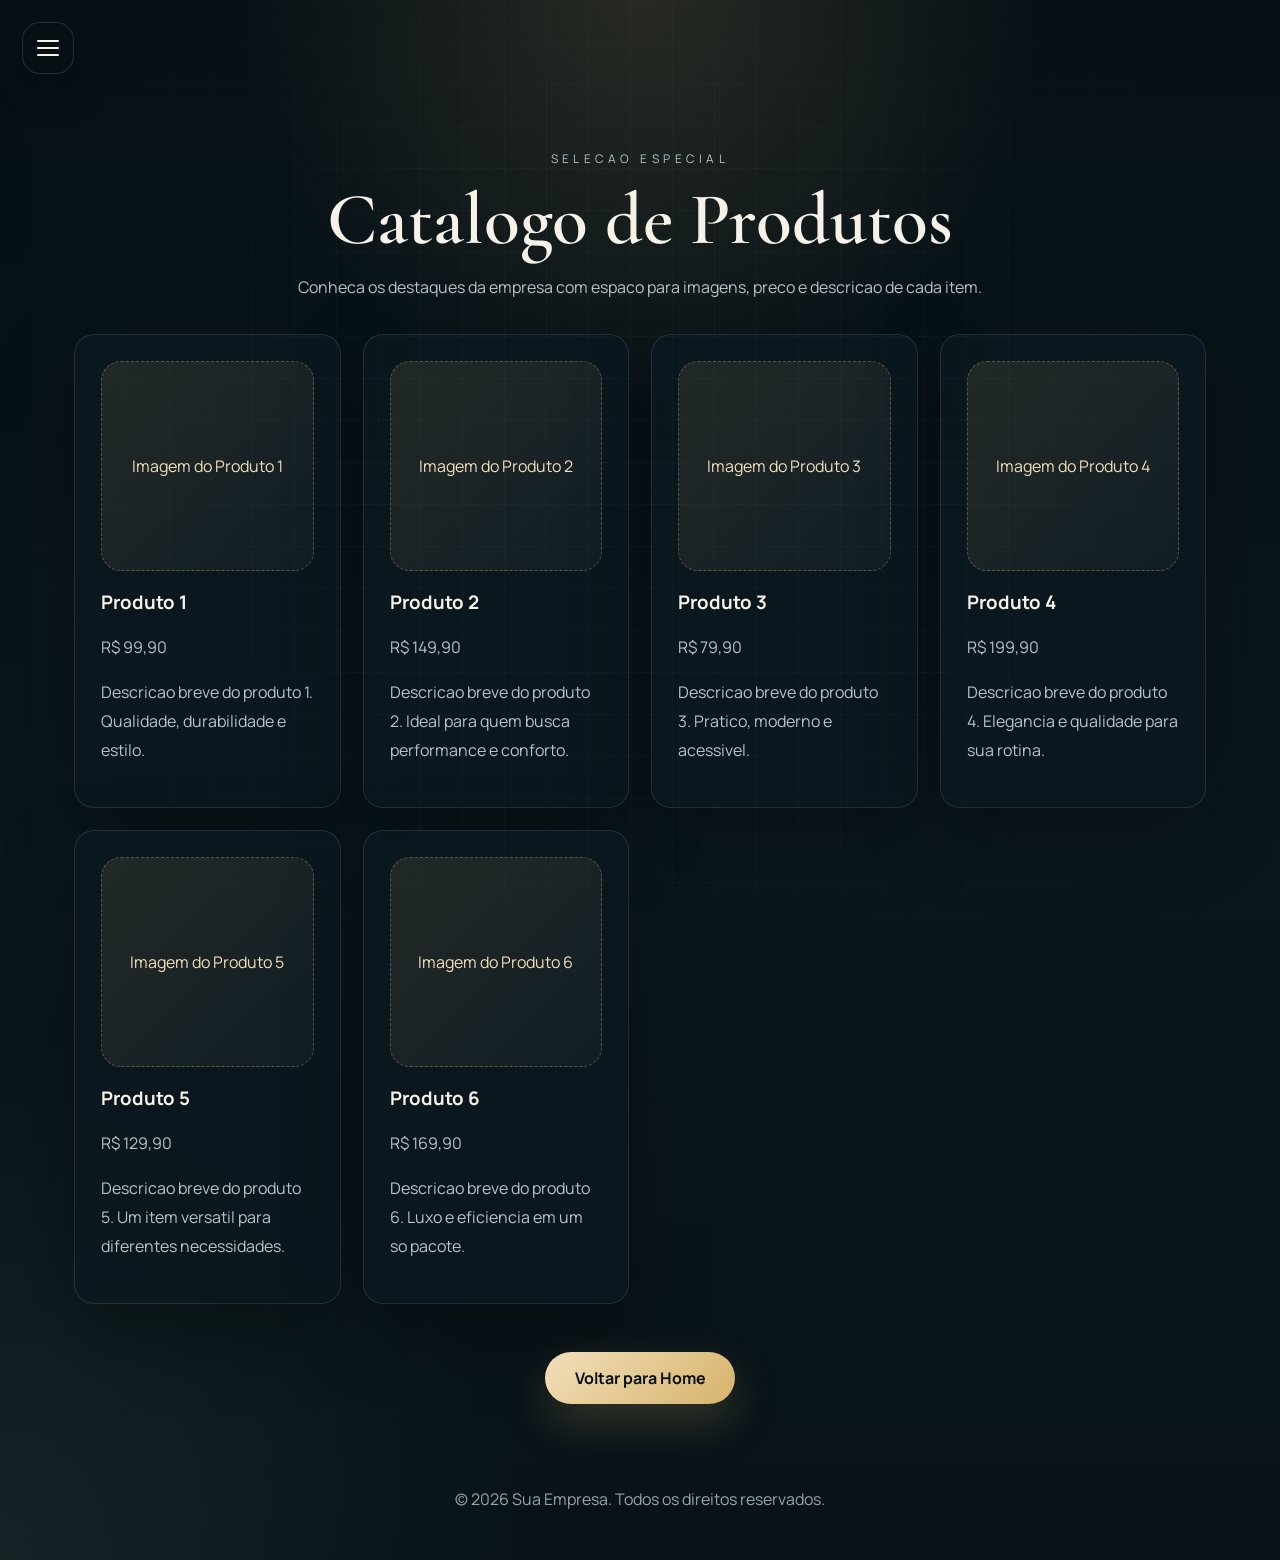
==== catalogo.html @ c06d73c7 "first commit" ====
<!DOCTYPE html>
<html lang="pt-BR">
<head>
  <meta charset="UTF-8">
  <meta name="viewport" content="width=device-width, initial-scale=1.0">
  <title>Sua Empresa | Catalogo</title>
  <link rel="preconnect" href="https://fonts.googleapis.com">
  <link rel="preconnect" href="https://fonts.gstatic.com" crossorigin>
  <link href="https://fonts.googleapis.com/css2?family=Cormorant+Garamond:wght@500;600;700&family=Manrope:wght@400;500;600;700&display=swap" rel="stylesheet">
  <link rel="stylesheet" href="styles.css">
</head>
<body>
  <input type="checkbox" id="nav-toggle" class="nav-toggle">
  <label for="nav-toggle" class="nav-toggle-label" aria-label="Abrir menu">
    <span></span>
  </label>

  <header class="site-header">
    <nav class="main-nav">
      <a class="nav-link" href="index.html">Inicio</a>
      <a class="nav-link" href="catalogo.html">Catalogo</a>
      <a class="nav-link" href="sobre.html">Sobre</a>
    </nav>
  </header>

  <main>
    <section class="catalog-intro">
      <p class="eyebrow">Selecao especial</p>
      <h1>Catalogo de Produtos</h1>
      <p>Conheca os destaques da empresa com espaco para imagens, preco e descricao de cada item.</p>
    </section>

    <section class="product-grid">
      <article class="product-card">
        <div class="product-image">Imagem do Produto 1</div>
        <h3>Produto 1</h3>
        <p class="product-price">R$ 99,90</p>
        <p>Descricao breve do produto 1. Qualidade, durabilidade e estilo.</p>
      </article>

      <article class="product-card">
        <div class="product-image">Imagem do Produto 2</div>
        <h3>Produto 2</h3>
        <p class="product-price">R$ 149,90</p>
        <p>Descricao breve do produto 2. Ideal para quem busca performance e conforto.</p>
      </article>

      <article class="product-card">
        <div class="product-image">Imagem do Produto 3</div>
        <h3>Produto 3</h3>
        <p class="product-price">R$ 79,90</p>
        <p>Descricao breve do produto 3. Pratico, moderno e acessivel.</p>
      </article>

      <article class="product-card">
        <div class="product-image">Imagem do Produto 4</div>
        <h3>Produto 4</h3>
        <p class="product-price">R$ 199,90</p>
        <p>Descricao breve do produto 4. Elegancia e qualidade para sua rotina.</p>
      </article>

      <article class="product-card">
        <div class="product-image">Imagem do Produto 5</div>
        <h3>Produto 5</h3>
        <p class="product-price">R$ 129,90</p>
        <p>Descricao breve do produto 5. Um item versatil para diferentes necessidades.</p>
      </article>

      <article class="product-card">
        <div class="product-image">Imagem do Produto 6</div>
        <h3>Produto 6</h3>
        <p class="product-price">R$ 169,90</p>
        <p>Descricao breve do produto 6. Luxo e eficiencia em um so pacote.</p>
      </article>
    </section>

    <div class="back-link">
      <a class="button" href="index.html">Voltar para Home</a>
    </div>
  </main>

  <footer class="site-footer">
    <p>&copy; 2026 Sua Empresa. Todos os direitos reservados.</p>
  </footer>
</body>
</html>
---- styles.css ----
:root {
  --color-bg: #071116;
  --color-bg-soft: #0d1b22;
  --color-surface: rgba(11, 24, 31, 0.88);
  --color-surface-strong: rgba(9, 18, 24, 0.96);
  --color-text: #f7f2e8;
  --color-text-soft: #b7c4c9;
  --color-accent: #d6b36b;
  --color-accent-soft: #f2dfba;
  --color-line: rgba(255, 255, 255, 0.1);
  --color-whatsapp: #25d366;
  --shadow-soft: 0 28px 80px rgba(0, 0, 0, 0.32);
  --radius-lg: 28px;
  --radius-md: 20px;
  --radius-sm: 14px;
  --radius-full: 999px;
}

* {
  box-sizing: border-box;
}

html {
  scroll-behavior: smooth;
}

body {
  margin: 0;
  min-height: 100vh;
  font-family: "Manrope", Arial, sans-serif;
  color: var(--color-text);
  background:
    radial-gradient(circle at top, rgba(214, 179, 107, 0.16), transparent 24%),
    radial-gradient(circle at bottom left, rgba(74, 118, 103, 0.18), transparent 26%),
    linear-gradient(180deg, #061015 0%, #0b171d 55%, #081217 100%);
}

body::before {
  content: "";
  position: fixed;
  inset: 0;
  pointer-events: none;
  background-image:
    linear-gradient(rgba(255, 255, 255, 0.025) 1px, transparent 1px),
    linear-gradient(90deg, rgba(255, 255, 255, 0.025) 1px, transparent 1px);
  background-size: 42px 42px;
  mask-image: radial-gradient(circle at center, black 45%, transparent 90%);
}

a {
  color: inherit;
}

.nav-toggle {
  position: fixed;
  opacity: 0;
  pointer-events: none;
}

.nav-toggle-label {
  position: fixed;
  top: 22px;
  left: 22px;
  z-index: 40;
  width: 52px;
  height: 52px;
  display: grid;
  place-items: center;
  border-radius: 18px;
  cursor: pointer;
  background: rgba(8, 18, 23, 0.78);
  border: 1px solid rgba(255, 255, 255, 0.12);
  backdrop-filter: blur(18px);
  box-shadow: 0 14px 38px rgba(0, 0, 0, 0.26);
}

.nav-toggle-label span,
.nav-toggle-label span::before,
.nav-toggle-label span::after {
  content: "";
  display: block;
  width: 22px;
  height: 2px;
  background: var(--color-text);
  border-radius: var(--radius-full);
  transition: transform 0.25s ease, opacity 0.25s ease;
}

.nav-toggle-label span {
  position: relative;
}

.nav-toggle-label span::before {
  position: absolute;
  top: -7px;
}

.nav-toggle-label span::after {
  position: absolute;
  top: 7px;
}

.nav-toggle:checked + .nav-toggle-label span {
  background: transparent;
}

.nav-toggle:checked + .nav-toggle-label span::before {
  top: 0;
  transform: rotate(45deg);
}

.nav-toggle:checked + .nav-toggle-label span::after {
  top: 0;
  transform: rotate(-45deg);
}

.site-header {
  position: fixed;
  top: 0;
  left: 0;
  bottom: 0;
  z-index: 30;
  width: min(300px, calc(100vw - 42px));
  padding: 92px 22px 22px;
  transform: translateX(-110%);
  transition: transform 0.3s ease;
  pointer-events: none;
}

.nav-toggle:checked ~ .site-header {
  transform: translateX(0);
  pointer-events: auto;
}

.main-nav {
  display: flex;
  flex-direction: column;
  gap: 14px;
  height: 100%;
  padding: 22px;
  border-right: 1px solid var(--color-line);
  border-radius: 0 var(--radius-lg) var(--radius-lg) 0;
  background: var(--color-surface-strong);
  backdrop-filter: blur(18px);
  box-shadow: var(--shadow-soft);
}

.nav-link {
  padding: 14px 16px;
  border-radius: var(--radius-sm);
  text-decoration: none;
  color: var(--color-text-soft);
  font-weight: 600;
  transition: background 0.25s ease, color 0.25s ease, transform 0.25s ease;
}

.nav-link:hover {
  background: rgba(214, 179, 107, 0.12);
  color: var(--color-text);
  transform: translateX(4px);
}

main {
  min-height: 100vh;
}

.banner {
  min-height: 100vh;
  display: grid;
  grid-template-rows: 1fr auto;
  align-items: center;
  justify-items: center;
  gap: 32px;
  padding: 72px 24px 42px;
}

.banner-content {
  width: min(100%, 1020px);
  display: grid;
  justify-items: center;
  text-align: center;
  gap: 22px;
}

.eyebrow {
  margin: 0;
  font-size: 0.74rem;
  letter-spacing: 0.38em;
  text-transform: uppercase;
  color: var(--color-accent-soft);
}

.hero-brand {
  display: flex;
  align-items: center;
  justify-content: center;
  gap: 24px;
  flex-wrap: wrap;
}

.logo-placeholder {
  width: 124px;
  height: 124px;
  flex: 0 0 124px;
  display: grid;
  place-items: center;
  border-radius: 36px;
  border: 1px dashed rgba(214, 179, 107, 0.5);
  background:
    linear-gradient(145deg, rgba(214, 179, 107, 0.18), rgba(255, 255, 255, 0.04)),
    rgba(255, 255, 255, 0.02);
  color: var(--color-accent-soft);
  font-weight: 700;
  letter-spacing: 0.08em;
  text-transform: uppercase;
  box-shadow: var(--shadow-soft);
}

.brand-copy {
  max-width: 720px;
}

.brand-copy h1 {
  margin: 0;
  font-family: "Cormorant Garamond", Georgia, serif;
  font-size: clamp(3.6rem, 10vw, 7.5rem);
  line-height: 0.95;
  font-weight: 600;
  letter-spacing: 0.02em;
  text-wrap: balance;
}

.slogan {
  margin: 14px 0 0;
  font-size: clamp(1rem, 2vw, 1.22rem);
  color: var(--color-text-soft);
}

.button-group {
  display: flex;
  gap: 16px;
  flex-wrap: wrap;
  justify-content: center;
}

.button {
  display: inline-flex;
  align-items: center;
  justify-content: center;
  min-width: 190px;
  padding: 15px 28px;
  border-radius: var(--radius-full);
  text-decoration: none;
  font-weight: 700;
  color: #091116;
  background: linear-gradient(135deg, var(--color-accent-soft), var(--color-accent));
  box-shadow: 0 18px 45px rgba(214, 179, 107, 0.22);
  transition: transform 0.25s ease, box-shadow 0.25s ease;
}

.button-secondary {
  color: var(--color-text);
  background: rgba(255, 255, 255, 0.08);
  border: 1px solid rgba(255, 255, 255, 0.12);
  box-shadow: none;
}

.button:hover {
  transform: translateY(-3px);
  box-shadow: 0 22px 48px rgba(214, 179, 107, 0.25);
}

.hero-note {
  width: min(100%, 760px);
  text-align: center;
  padding: 24px 28px;
  border-radius: var(--radius-lg);
  border: 1px solid var(--color-line);
  background: linear-gradient(180deg, rgba(255, 255, 255, 0.05), rgba(255, 255, 255, 0.02));
  box-shadow: var(--shadow-soft);
}

.hero-note p {
  margin: 0;
  line-height: 1.9;
  color: var(--color-text-soft);
}

.catalog-intro,
.features,
.values,
.product-grid,
.about,
.back-link {
  width: min(100%, 1180px);
  margin: 0 auto;
  padding-left: 24px;
  padding-right: 24px;
}

.catalog-intro {
  padding-top: 132px;
  text-align: center;
}

.catalog-intro h1 {
  margin: 14px 0 0;
  font-family: "Cormorant Garamond", Georgia, serif;
  font-size: clamp(2.8rem, 6vw, 4.6rem);
  font-weight: 600;
  line-height: 1;
}

.catalog-intro p {
  max-width: 760px;
  margin: 16px auto 0;
  color: var(--color-text-soft);
  line-height: 1.8;
}

.features,
.values,
.product-grid {
  display: grid;
  gap: 22px;
  grid-template-columns: repeat(auto-fit, minmax(250px, 1fr));
  padding-top: 32px;
  padding-bottom: 48px;
}

.feature-card,
.value-card,
.product-card {
  padding: 26px;
  border-radius: var(--radius-md);
  border: 1px solid var(--color-line);
  background: var(--color-surface);
  box-shadow: var(--shadow-soft);
}

.feature-card h3,
.value-card h3,
.product-card h3 {
  margin-top: 0;
}

.feature-card p,
.value-card p,
.product-card p,
.product-price {
  color: var(--color-text-soft);
  line-height: 1.8;
}

.product-card {
  transition: transform 0.25s ease, border-color 0.25s ease;
}

.product-card:hover {
  transform: translateY(-4px);
  border-color: rgba(214, 179, 107, 0.4);
}

.product-image {
  min-height: 210px;
  margin-bottom: 18px;
  display: grid;
  place-items: center;
  border-radius: var(--radius-md);
  border: 1px dashed rgba(214, 179, 107, 0.35);
  color: var(--color-accent-soft);
  background: linear-gradient(135deg, rgba(214, 179, 107, 0.12), rgba(255, 255, 255, 0.03));
}

.about {
  padding-top: 132px;
  padding-bottom: 48px;
  line-height: 1.9;
}

.back-link {
  text-align: center;
  padding-bottom: 48px;
}

.site-footer {
  padding: 20px 24px 34px;
  text-align: center;
  color: #95a6ad;
}

.whatsapp-float {
  position: fixed;
  right: 26px;
  bottom: 24px;
  z-index: 35;
  width: 62px;
  height: 62px;
  display: grid;
  place-items: center;
  border-radius: 50%;
  background: var(--color-whatsapp);
  color: white;
  box-shadow: 0 16px 38px rgba(37, 211, 102, 0.34);
  transition: transform 0.25s ease, box-shadow 0.25s ease;
}

.whatsapp-float:hover {
  transform: translateY(-3px) scale(1.03);
  box-shadow: 0 20px 44px rgba(37, 211, 102, 0.4);
}

.whatsapp-float svg {
  width: 30px;
  height: 30px;
  fill: currentColor;
}

@media (max-width: 720px) {
  .banner {
    padding-top: 92px;
  }

  .hero-brand {
    flex-direction: column;
  }

  .logo-placeholder {
    width: 110px;
    height: 110px;
    flex-basis: 110px;
  }

  .button {
    width: 100%;
  }

  .button-group {
    width: min(100%, 420px);
  }

  .hero-note {
    padding: 20px;
  }
}

@media (max-width: 520px) {
  .nav-toggle-label {
    top: 16px;
    left: 16px;
  }

  .site-header {
    width: calc(100vw - 24px);
    padding-left: 12px;
  }

  .banner {
    padding-left: 16px;
    padding-right: 16px;
    padding-bottom: 26px;
  }

  .brand-copy h1 {
    font-size: clamp(3rem, 18vw, 4.4rem);
  }

  .whatsapp-float {
    right: 16px;
    bottom: 16px;
    width: 58px;
    height: 58px;
  }
}
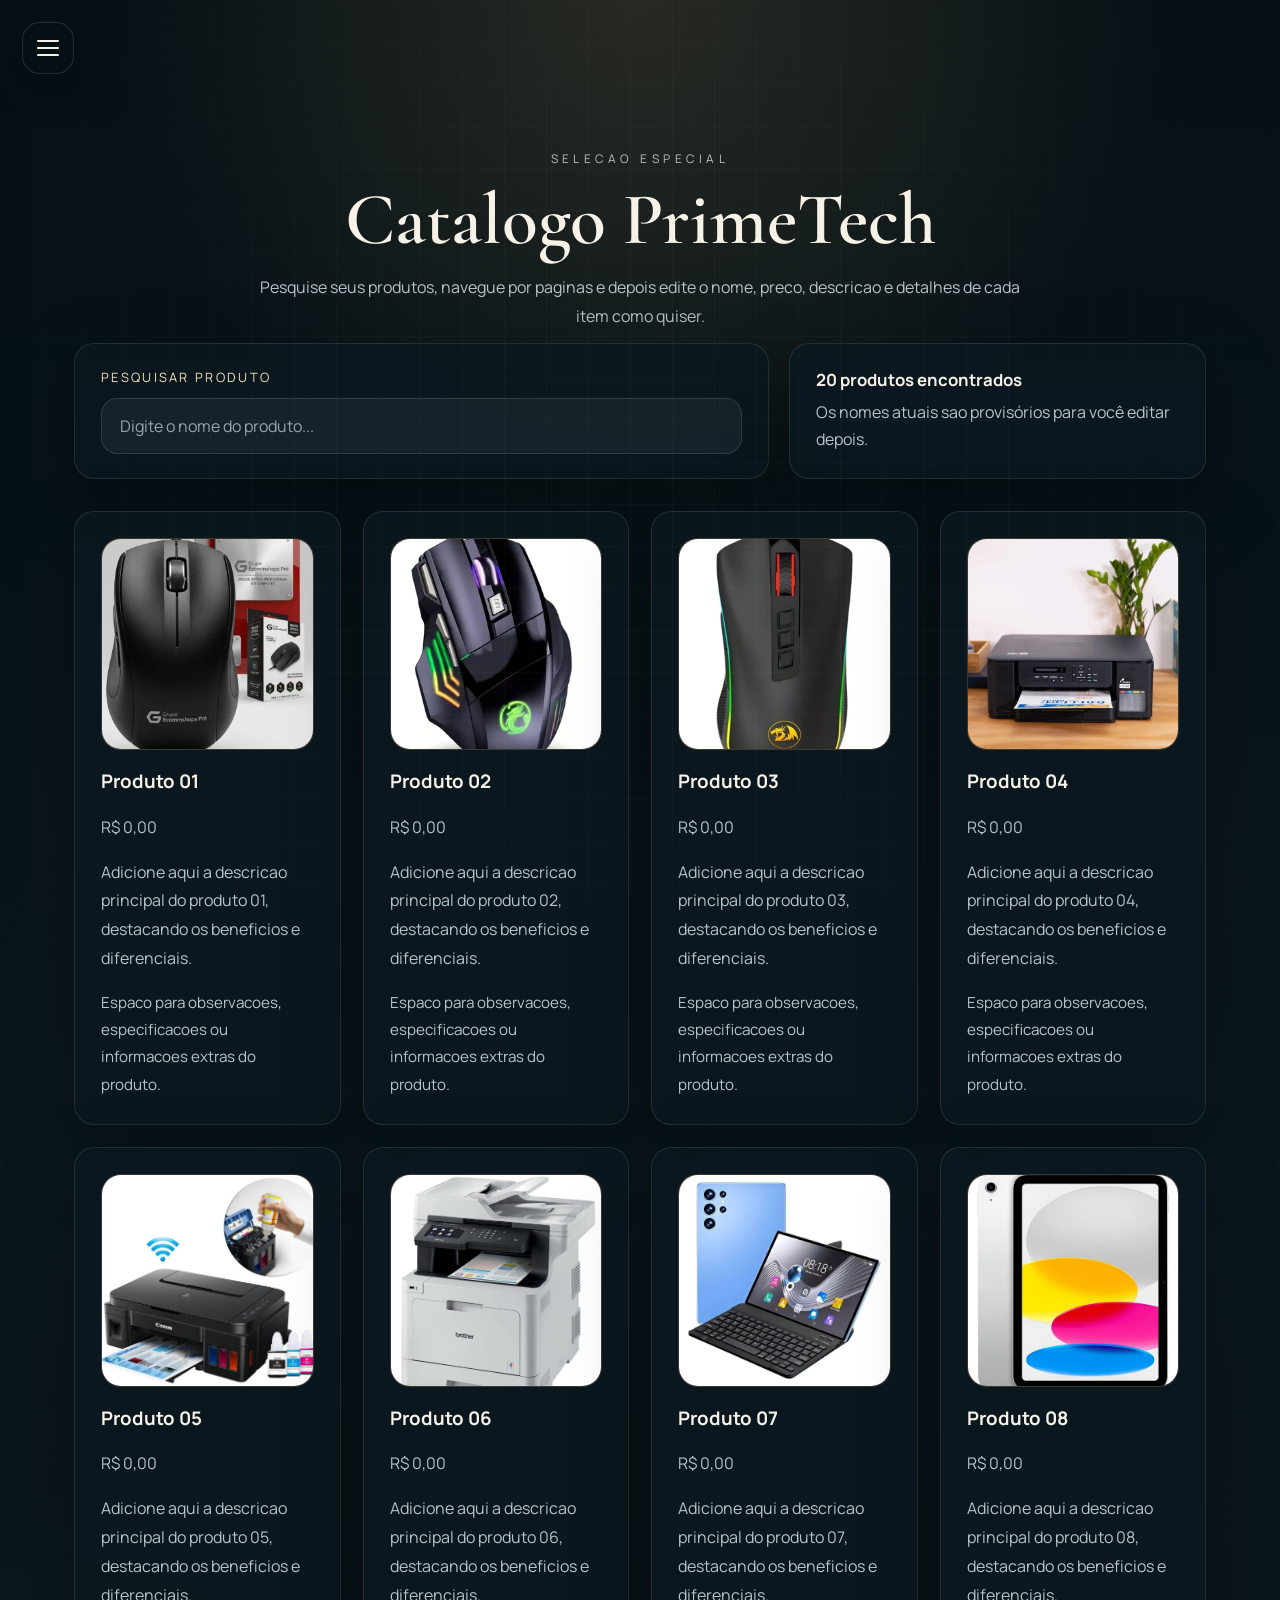
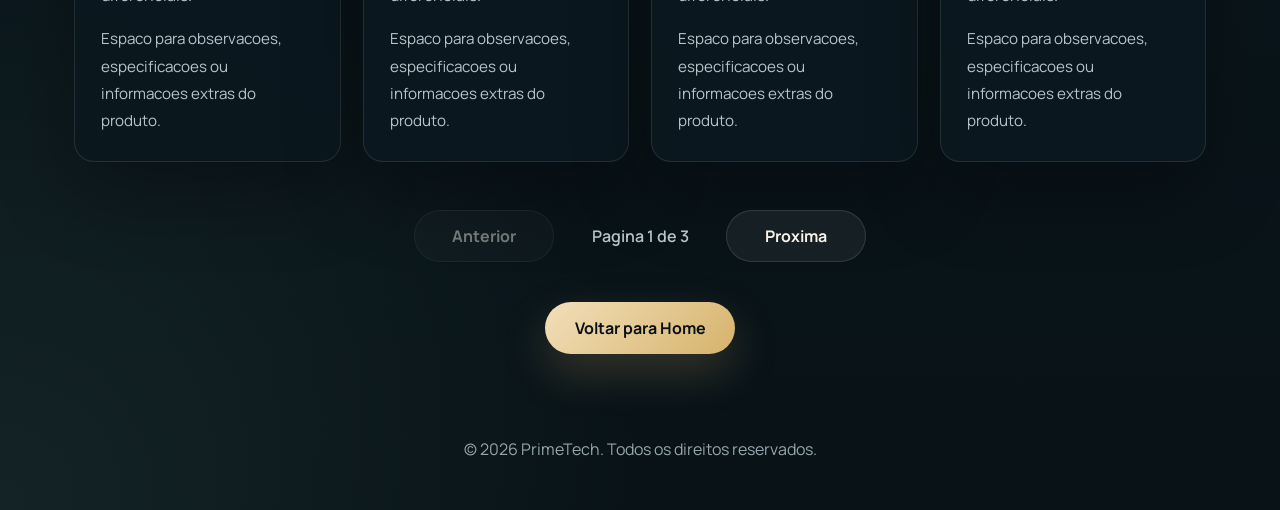
==== commit f5ebb55b: "add catalogo, index, sobre, styles e videos" ====
--- a/catalogo.html
+++ b/catalogo.html
@@ -3,7 +3,7 @@
 <head>
   <meta charset="UTF-8">
   <meta name="viewport" content="width=device-width, initial-scale=1.0">
-  <title>Sua Empresa | Catalogo</title>
+  <title>PrimeTech | Catalogo</title>
   <link rel="preconnect" href="https://fonts.googleapis.com">
   <link rel="preconnect" href="https://fonts.gstatic.com" crossorigin>
   <link href="https://fonts.googleapis.com/css2?family=Cormorant+Garamond:wght@500;600;700&family=Manrope:wght@400;500;600;700&display=swap" rel="stylesheet">
@@ -26,52 +26,234 @@
   <main>
     <section class="catalog-intro">
       <p class="eyebrow">Selecao especial</p>
-      <h1>Catalogo de Produtos</h1>
-      <p>Conheca os destaques da empresa com espaco para imagens, preco e descricao de cada item.</p>
+      <h1>Catalogo PrimeTech</h1>
+      <p>Pesquise seus produtos, navegue por paginas e depois edite o nome, preco, descricao e detalhes de cada item como quiser.</p>
     </section>
 
-    <section class="product-grid">
-      <article class="product-card">
-        <div class="product-image">Imagem do Produto 1</div>
-        <h3>Produto 1</h3>
-        <p class="product-price">R$ 99,90</p>
-        <p>Descricao breve do produto 1. Qualidade, durabilidade e estilo.</p>
-      </article>
-
-      <article class="product-card">
-        <div class="product-image">Imagem do Produto 2</div>
-        <h3>Produto 2</h3>
-        <p class="product-price">R$ 149,90</p>
-        <p>Descricao breve do produto 2. Ideal para quem busca performance e conforto.</p>
-      </article>
-
-      <article class="product-card">
-        <div class="product-image">Imagem do Produto 3</div>
-        <h3>Produto 3</h3>
-        <p class="product-price">R$ 79,90</p>
-        <p>Descricao breve do produto 3. Pratico, moderno e acessivel.</p>
-      </article>
-
-      <article class="product-card">
-        <div class="product-image">Imagem do Produto 4</div>
-        <h3>Produto 4</h3>
-        <p class="product-price">R$ 199,90</p>
-        <p>Descricao breve do produto 4. Elegancia e qualidade para sua rotina.</p>
-      </article>
-
-      <article class="product-card">
-        <div class="product-image">Imagem do Produto 5</div>
-        <h3>Produto 5</h3>
-        <p class="product-price">R$ 129,90</p>
-        <p>Descricao breve do produto 5. Um item versatil para diferentes necessidades.</p>
-      </article>
-
-      <article class="product-card">
-        <div class="product-image">Imagem do Produto 6</div>
-        <h3>Produto 6</h3>
-        <p class="product-price">R$ 169,90</p>
-        <p>Descricao breve do produto 6. Luxo e eficiencia em um so pacote.</p>
-      </article>
+    <section class="catalog-tools">
+      <div class="catalog-search-wrap">
+        <label class="catalog-label" for="product-search">Pesquisar produto</label>
+        <input
+          id="product-search"
+          class="catalog-search"
+          type="search"
+          placeholder="Digite o nome do produto..."
+          autocomplete="off"
+        >
+      </div>
+
+      <div class="catalog-meta">
+        <p class="catalog-counter" id="product-counter">20 produtos no catalogo</p>
+        <p class="catalog-helper">Os nomes atuais sao provisórios para você editar depois.</p>
+      </div>
+    </section>
+
+    <section class="product-grid" id="product-grid">
+      <article class="product-card" data-name="Produto 01" data-index="1">
+        <div class="product-image-frame">
+          <img class="product-image-real" src="produtos/produto01.jpeg" alt="Produto 01">
+        </div>
+        <h3>Produto 01</h3>
+        <p class="product-price">R$ 0,00</p>
+        <p>Adicione aqui a descricao principal do produto 01, destacando os beneficios e diferenciais.</p>
+        <p class="product-extra">Espaco para observacoes, especificacoes ou informacoes extras do produto.</p>
+      </article>
+
+      <article class="product-card" data-name="Produto 02" data-index="2">
+        <div class="product-image-frame">
+          <img class="product-image-real" src="produtos/produto02.jpeg" alt="Produto 02">
+        </div>
+        <h3>Produto 02</h3>
+        <p class="product-price">R$ 0,00</p>
+        <p>Adicione aqui a descricao principal do produto 02, destacando os beneficios e diferenciais.</p>
+        <p class="product-extra">Espaco para observacoes, especificacoes ou informacoes extras do produto.</p>
+      </article>
+
+      <article class="product-card" data-name="Produto 03" data-index="3">
+        <div class="product-image-frame">
+          <img class="product-image-real" src="produtos/produto03.jpeg" alt="Produto 03">
+        </div>
+        <h3>Produto 03</h3>
+        <p class="product-price">R$ 0,00</p>
+        <p>Adicione aqui a descricao principal do produto 03, destacando os beneficios e diferenciais.</p>
+        <p class="product-extra">Espaco para observacoes, especificacoes ou informacoes extras do produto.</p>
+      </article>
+
+      <article class="product-card" data-name="Produto 04" data-index="4">
+        <div class="product-image-frame">
+          <img class="product-image-real" src="produtos/produto04.jpeg" alt="Produto 04">
+        </div>
+        <h3>Produto 04</h3>
+        <p class="product-price">R$ 0,00</p>
+        <p>Adicione aqui a descricao principal do produto 04, destacando os beneficios e diferenciais.</p>
+        <p class="product-extra">Espaco para observacoes, especificacoes ou informacoes extras do produto.</p>
+      </article>
+
+      <article class="product-card" data-name="Produto 05" data-index="5">
+        <div class="product-image-frame">
+          <img class="product-image-real" src="produtos/produto05.jpeg" alt="Produto 05">
+        </div>
+        <h3>Produto 05</h3>
+        <p class="product-price">R$ 0,00</p>
+        <p>Adicione aqui a descricao principal do produto 05, destacando os beneficios e diferenciais.</p>
+        <p class="product-extra">Espaco para observacoes, especificacoes ou informacoes extras do produto.</p>
+      </article>
+
+      <article class="product-card" data-name="Produto 06" data-index="6">
+        <div class="product-image-frame">
+          <img class="product-image-real" src="produtos/produto06.jpeg" alt="Produto 06">
+        </div>
+        <h3>Produto 06</h3>
+        <p class="product-price">R$ 0,00</p>
+        <p>Adicione aqui a descricao principal do produto 06, destacando os beneficios e diferenciais.</p>
+        <p class="product-extra">Espaco para observacoes, especificacoes ou informacoes extras do produto.</p>
+      </article>
+
+      <article class="product-card" data-name="Produto 07" data-index="7">
+        <div class="product-image-frame">
+          <img class="product-image-real" src="produtos/produto07.jpeg" alt="Produto 07">
+        </div>
+        <h3>Produto 07</h3>
+        <p class="product-price">R$ 0,00</p>
+        <p>Adicione aqui a descricao principal do produto 07, destacando os beneficios e diferenciais.</p>
+        <p class="product-extra">Espaco para observacoes, especificacoes ou informacoes extras do produto.</p>
+      </article>
+
+      <article class="product-card" data-name="Produto 08" data-index="8">
+        <div class="product-image-frame">
+          <img class="product-image-real" src="produtos/produto08.jpeg" alt="Produto 08">
+        </div>
+        <h3>Produto 08</h3>
+        <p class="product-price">R$ 0,00</p>
+        <p>Adicione aqui a descricao principal do produto 08, destacando os beneficios e diferenciais.</p>
+        <p class="product-extra">Espaco para observacoes, especificacoes ou informacoes extras do produto.</p>
+      </article>
+
+      <article class="product-card" data-name="Produto 09" data-index="9">
+        <div class="product-image-frame">
+          <img class="product-image-real" src="produtos/produto09.jpeg" alt="Produto 09">
+        </div>
+        <h3>Produto 09</h3>
+        <p class="product-price">R$ 0,00</p>
+        <p>Adicione aqui a descricao principal do produto 09, destacando os beneficios e diferenciais.</p>
+        <p class="product-extra">Espaco para observacoes, especificacoes ou informacoes extras do produto.</p>
+      </article>
+
+      <article class="product-card" data-name="Produto 10" data-index="10">
+        <div class="product-image-frame">
+          <img class="product-image-real" src="produtos/produto10.jpeg" alt="Produto 10">
+        </div>
+        <h3>Produto 10</h3>
+        <p class="product-price">R$ 0,00</p>
+        <p>Adicione aqui a descricao principal do produto 10, destacando os beneficios e diferenciais.</p>
+        <p class="product-extra">Espaco para observacoes, especificacoes ou informacoes extras do produto.</p>
+      </article>
+
+      <article class="product-card" data-name="Produto 11" data-index="11">
+        <div class="product-image-frame">
+          <img class="product-image-real" src="produtos/produto11.jpeg" alt="Produto 11">
+        </div>
+        <h3>Produto 11</h3>
+        <p class="product-price">R$ 0,00</p>
+        <p>Adicione aqui a descricao principal do produto 11, destacando os beneficios e diferenciais.</p>
+        <p class="product-extra">Espaco para observacoes, especificacoes ou informacoes extras do produto.</p>
+      </article>
+
+      <article class="product-card" data-name="Produto 12" data-index="12">
+        <div class="product-image-frame">
+          <img class="product-image-real" src="produtos/produto12.jpeg" alt="Produto 12">
+        </div>
+        <h3>Produto 12</h3>
+        <p class="product-price">R$ 0,00</p>
+        <p>Adicione aqui a descricao principal do produto 12, destacando os beneficios e diferenciais.</p>
+        <p class="product-extra">Espaco para observacoes, especificacoes ou informacoes extras do produto.</p>
+      </article>
+
+      <article class="product-card" data-name="Produto 13" data-index="13">
+        <div class="product-image-frame">
+          <img class="product-image-real" src="produtos/produto13.jpeg" alt="Produto 13">
+        </div>
+        <h3>Produto 13</h3>
+        <p class="product-price">R$ 0,00</p>
+        <p>Adicione aqui a descricao principal do produto 13, destacando os beneficios e diferenciais.</p>
+        <p class="product-extra">Espaco para observacoes, especificacoes ou informacoes extras do produto.</p>
+      </article>
+
+      <article class="product-card" data-name="Produto 14" data-index="14">
+        <div class="product-image-frame">
+          <img class="product-image-real" src="produtos/produto14.jpeg" alt="Produto 14">
+        </div>
+        <h3>Produto 14</h3>
+        <p class="product-price">R$ 0,00</p>
+        <p>Adicione aqui a descricao principal do produto 14, destacando os beneficios e diferenciais.</p>
+        <p class="product-extra">Espaco para observacoes, especificacoes ou informacoes extras do produto.</p>
+      </article>
+
+      <article class="product-card" data-name="Produto 15" data-index="15">
+        <div class="product-image-frame">
+          <img class="product-image-real" src="produtos/produto15.jpeg" alt="Produto 15">
+        </div>
+        <h3>Produto 15</h3>
+        <p class="product-price">R$ 0,00</p>
+        <p>Adicione aqui a descricao principal do produto 15, destacando os beneficios e diferenciais.</p>
+        <p class="product-extra">Espaco para observacoes, especificacoes ou informacoes extras do produto.</p>
+      </article>
+
+      <article class="product-card" data-name="Produto 16" data-index="16">
+        <div class="product-image-frame">
+          <img class="product-image-real" src="produtos/produto16.jpeg" alt="Produto 16">
+        </div>
+        <h3>Produto 16</h3>
+        <p class="product-price">R$ 0,00</p>
+        <p>Adicione aqui a descricao principal do produto 16, destacando os beneficios e diferenciais.</p>
+        <p class="product-extra">Espaco para observacoes, especificacoes ou informacoes extras do produto.</p>
+      </article>
+
+      <article class="product-card" data-name="Produto 17" data-index="17">
+        <div class="product-image-frame">
+          <img class="product-image-real" src="produtos/produto17.jpeg" alt="Produto 17">
+        </div>
+        <h3>Produto 17</h3>
+        <p class="product-price">R$ 0,00</p>
+        <p>Adicione aqui a descricao principal do produto 17, destacando os beneficios e diferenciais.</p>
+        <p class="product-extra">Espaco para observacoes, especificacoes ou informacoes extras do produto.</p>
+      </article>
+
+      <article class="product-card" data-name="Produto 18" data-index="18">
+        <div class="product-image-frame">
+          <img class="product-image-real" src="produtos/produto18.jpeg" alt="Produto 18">
+        </div>
+        <h3>Produto 18</h3>
+        <p class="product-price">R$ 0,00</p>
+        <p>Adicione aqui a descricao principal do produto 18, destacando os beneficios e diferenciais.</p>
+        <p class="product-extra">Espaco para observacoes, especificacoes ou informacoes extras do produto.</p>
+      </article>
+
+      <article class="product-card" data-name="Produto 19" data-index="19">
+        <div class="product-image-frame">
+          <img class="product-image-real" src="produtos/produto19.jpeg" alt="Produto 19">
+        </div>
+        <h3>Produto 19</h3>
+        <p class="product-price">R$ 0,00</p>
+        <p>Adicione aqui a descricao principal do produto 19, destacando os beneficios e diferenciais.</p>
+        <p class="product-extra">Espaco para observacoes, especificacoes ou informacoes extras do produto.</p>
+      </article>
+
+      <article class="product-card" data-name="Produto 20" data-index="20">
+        <div class="product-image-frame">
+          <img class="product-image-real" src="produtos/produto20.jpeg" alt="Produto 20">
+        </div>
+        <h3>Produto 20</h3>
+        <p class="product-price">R$ 0,00</p>
+        <p>Adicione aqui a descricao principal do produto 20, destacando os beneficios e diferenciais.</p>
+        <p class="product-extra">Espaco para observacoes, especificacoes ou informacoes extras do produto.</p>
+      </article>
+    </section>
+
+    <section class="catalog-pagination">
+      <button class="catalog-page-button" id="prev-page" type="button">Anterior</button>
+      <p class="catalog-page-status" id="page-status">Pagina 1 de 1</p>
+      <button class="catalog-page-button" id="next-page" type="button">Proxima</button>
     </section>
 
     <div class="back-link">
@@ -80,7 +262,72 @@
   </main>
 
   <footer class="site-footer">
-    <p>&copy; 2026 Sua Empresa. Todos os direitos reservados.</p>
+    <p>&copy; 2026 PrimeTech. Todos os direitos reservados.</p>
   </footer>
+
+  <script>
+    (function () {
+      const cards = Array.from(document.querySelectorAll(".product-card"));
+      const searchInput = document.getElementById("product-search");
+      const counter = document.getElementById("product-counter");
+      const pageStatus = document.getElementById("page-status");
+      const prevButton = document.getElementById("prev-page");
+      const nextButton = document.getElementById("next-page");
+      const itemsPerPage = 8;
+      let currentPage = 1;
+      let filteredCards = cards.slice();
+
+      function renderCards() {
+        const totalPages = Math.max(1, Math.ceil(filteredCards.length / itemsPerPage));
+        currentPage = Math.min(currentPage, totalPages);
+
+        const start = (currentPage - 1) * itemsPerPage;
+        const end = start + itemsPerPage;
+
+        cards.forEach(function (card) {
+          card.hidden = true;
+        });
+
+        filteredCards.slice(start, end).forEach(function (card) {
+          card.hidden = false;
+        });
+
+        counter.textContent = filteredCards.length + (filteredCards.length === 1 ? " produto encontrado" : " produtos encontrados");
+        pageStatus.textContent = "Pagina " + currentPage + " de " + totalPages;
+        prevButton.disabled = currentPage === 1;
+        nextButton.disabled = currentPage === totalPages;
+      }
+
+      function filterCards() {
+        const query = searchInput.value.trim().toLowerCase();
+
+        filteredCards = cards.filter(function (card) {
+          return card.dataset.name.toLowerCase().includes(query);
+        });
+
+        currentPage = 1;
+        renderCards();
+      }
+
+      searchInput.addEventListener("input", filterCards);
+
+      prevButton.addEventListener("click", function () {
+        if (currentPage > 1) {
+          currentPage -= 1;
+          renderCards();
+        }
+      });
+
+      nextButton.addEventListener("click", function () {
+        const totalPages = Math.max(1, Math.ceil(filteredCards.length / itemsPerPage));
+        if (currentPage < totalPages) {
+          currentPage += 1;
+          renderCards();
+        }
+      });
+
+      renderCards();
+    })();
+  </script>
 </body>
 </html>
--- a/styles.css
+++ b/styles.css
@@ -35,6 +35,97 @@
     linear-gradient(180deg, #061015 0%, #0b171d 55%, #081217 100%);
 }
 
+.intro-overlay {
+  position: fixed;
+  inset: 0;
+  z-index: 120;
+  display: grid;
+  place-items: center;
+  overflow: hidden;
+  background:
+    radial-gradient(circle at center, rgba(24, 60, 77, 0.28), transparent 42%),
+    linear-gradient(180deg, #040b0f 0%, #081217 100%);
+}
+
+.intro-video {
+  width: min(100vw, 1280px);
+  height: 100vh;
+  object-fit: cover;
+  filter: saturate(1.05) brightness(0.96);
+}
+
+.intro-glow {
+  position: absolute;
+  inset: auto 0 0;
+  height: 30vh;
+  background: linear-gradient(180deg, transparent 0%, rgba(8, 18, 23, 0.82) 100%);
+  pointer-events: none;
+}
+
+.page-shell {
+  min-height: 100vh;
+}
+
+body.intro-active {
+  overflow: hidden;
+}
+
+body.intro-active .page-shell {
+  opacity: 0;
+  transform: translateY(96px) scale(0.98);
+  filter: blur(18px);
+}
+
+body.intro-ending .page-shell {
+  animation: siteDropIn 1.8s cubic-bezier(0.16, 0.9, 0.2, 1) forwards;
+}
+
+body.intro-ending .intro-overlay {
+  animation: introFadeOut 1.35s cubic-bezier(0.2, 0.72, 0.12, 1) forwards;
+}
+
+body.intro-ending .intro-video {
+  animation: introVideoExit 1.35s cubic-bezier(0.2, 0.72, 0.12, 1) forwards;
+}
+
+.intro-layer {
+  will-change: opacity, transform, filter;
+}
+
+body.intro-active .intro-layer {
+  opacity: 0;
+  transform: translateY(54px);
+  filter: blur(16px);
+}
+
+body.intro-ending .intro-layer {
+  animation-name: layeredReveal;
+  animation-duration: 1.15s;
+  animation-timing-function: cubic-bezier(0.2, 0.82, 0.2, 1);
+  animation-fill-mode: forwards;
+}
+
+body.intro-ending .intro-layer-1 {
+  animation-delay: 0.18s;
+}
+
+body.intro-ending .intro-layer-2 {
+  animation-delay: 0.34s;
+}
+
+body.intro-ending .intro-layer-3 {
+  animation-delay: 0.54s;
+}
+
+body.intro-ending .intro-layer-4 {
+  animation-delay: 0.76s;
+}
+
+body.intro-ending .intro-layer-nav,
+body.intro-ending .intro-layer-float {
+  animation-delay: 0.9s;
+}
+
 body::before {
   content: "";
   position: fixed;
@@ -199,21 +290,26 @@
 }
 
 .logo-placeholder {
-  width: 124px;
-  height: 124px;
-  flex: 0 0 124px;
+  width: 220px;
+  height: 120px;
+  flex: 0 0 220px;
   display: grid;
   place-items: center;
-  border-radius: 36px;
-  border: 1px dashed rgba(214, 179, 107, 0.5);
-  background:
-    linear-gradient(145deg, rgba(214, 179, 107, 0.18), rgba(255, 255, 255, 0.04)),
-    rgba(255, 255, 255, 0.02);
-  color: var(--color-accent-soft);
-  font-weight: 700;
-  letter-spacing: 0.08em;
-  text-transform: uppercase;
+  overflow: hidden;
+  padding: 0;
+  border-radius: 20px;
+  border: 1px solid rgba(214, 179, 107, 0.22);
+  background: rgba(255, 255, 255, 0.02);
   box-shadow: var(--shadow-soft);
+}
+
+.logo-image {
+  width: 100%;
+  height: 100%;
+  display: block;
+  object-fit: contain;
+  object-position: center;
+  transform: none;
 }
 
 .brand-copy {
@@ -318,6 +414,73 @@
   line-height: 1.8;
 }
 
+.catalog-tools {
+  width: min(100%, 1180px);
+  margin: 0 auto;
+  padding: 12px 24px 0;
+  display: grid;
+  grid-template-columns: minmax(280px, 1.25fr) minmax(240px, 0.75fr);
+  gap: 20px;
+  align-items: end;
+}
+
+.catalog-search-wrap,
+.catalog-meta {
+  padding: 24px 26px;
+  border-radius: var(--radius-md);
+  border: 1px solid var(--color-line);
+  background: var(--color-surface);
+  box-shadow: var(--shadow-soft);
+}
+
+.catalog-label {
+  display: block;
+  margin-bottom: 12px;
+  color: var(--color-accent-soft);
+  font-size: 0.8rem;
+  letter-spacing: 0.18em;
+  text-transform: uppercase;
+}
+
+.catalog-search {
+  width: 100%;
+  border: 1px solid rgba(255, 255, 255, 0.12);
+  border-radius: 16px;
+  padding: 16px 18px;
+  background: rgba(255, 255, 255, 0.05);
+  color: var(--color-text);
+  font: inherit;
+  outline: none;
+  transition: border-color 0.25s ease, box-shadow 0.25s ease, background 0.25s ease;
+}
+
+.catalog-search::placeholder {
+  color: #95a6ad;
+}
+
+.catalog-search:focus {
+  border-color: rgba(214, 179, 107, 0.45);
+  box-shadow: 0 0 0 4px rgba(214, 179, 107, 0.08);
+  background: rgba(255, 255, 255, 0.07);
+}
+
+.catalog-counter,
+.catalog-helper {
+  margin: 0;
+}
+
+.catalog-counter {
+  color: var(--color-text);
+  font-size: 1.05rem;
+  font-weight: 700;
+}
+
+.catalog-helper {
+  margin-top: 8px;
+  color: var(--color-text-soft);
+  line-height: 1.7;
+}
+
 .features,
 .values,
 .product-grid {
@@ -361,21 +524,128 @@
   border-color: rgba(214, 179, 107, 0.4);
 }
 
-.product-image {
-  min-height: 210px;
+.product-image-frame {
+  aspect-ratio: 1 / 1;
+  overflow: hidden;
   margin-bottom: 18px;
   display: grid;
   place-items: center;
   border-radius: var(--radius-md);
-  border: 1px dashed rgba(214, 179, 107, 0.35);
-  color: var(--color-accent-soft);
-  background: linear-gradient(135deg, rgba(214, 179, 107, 0.12), rgba(255, 255, 255, 0.03));
+  border: 1px solid rgba(214, 179, 107, 0.18);
+  background: linear-gradient(135deg, rgba(214, 179, 107, 0.08), rgba(255, 255, 255, 0.03));
+}
+
+.product-image-real {
+  width: 100%;
+  height: 100%;
+  display: block;
+  object-fit: cover;
+  object-position: center;
 }
 
 .about {
   padding-top: 132px;
   padding-bottom: 48px;
   line-height: 1.9;
+}
+
+.company-info-section {
+  width: min(100%, 1180px);
+  margin: 0 auto;
+  padding: 0 24px 56px;
+  display: grid;
+  gap: 22px;
+  grid-template-columns: 1.1fr 1fr 1fr;
+}
+
+.company-info-card {
+  padding: 30px;
+  border-radius: var(--radius-md);
+  border: 1px solid var(--color-line);
+  background: var(--color-surface);
+  box-shadow: var(--shadow-soft);
+}
+
+.company-info-card-highlight {
+  background:
+    radial-gradient(circle at top left, rgba(214, 179, 107, 0.16), transparent 38%),
+    linear-gradient(180deg, rgba(255, 255, 255, 0.05), rgba(255, 255, 255, 0.02));
+}
+
+.company-info-card h2 {
+  margin: 14px 0 16px;
+  font-family: "Cormorant Garamond", Georgia, serif;
+  font-size: clamp(2rem, 3vw, 3rem);
+  line-height: 0.98;
+}
+
+.company-intro {
+  margin: 0;
+  color: var(--color-text-soft);
+  line-height: 1.9;
+}
+
+.info-label {
+  margin: 0 0 8px;
+  color: var(--color-accent-soft);
+  font-size: 0.78rem;
+  letter-spacing: 0.18em;
+  text-transform: uppercase;
+}
+
+.info-value {
+  margin: 0 0 18px;
+  color: var(--color-text);
+  line-height: 1.8;
+  font-size: 1rem;
+}
+
+.product-extra {
+  margin-bottom: 0;
+  color: #90a4aa;
+  font-size: 0.95rem;
+}
+
+.catalog-pagination {
+  width: min(100%, 1180px);
+  margin: 0 auto;
+  padding: 0 24px 40px;
+  display: flex;
+  flex-wrap: wrap;
+  align-items: center;
+  justify-content: center;
+  gap: 16px;
+}
+
+.catalog-page-button {
+  min-width: 140px;
+  padding: 14px 20px;
+  border: 1px solid rgba(255, 255, 255, 0.12);
+  border-radius: var(--radius-full);
+  background: rgba(255, 255, 255, 0.06);
+  color: var(--color-text);
+  font: inherit;
+  font-weight: 700;
+  cursor: pointer;
+  transition: transform 0.25s ease, background 0.25s ease, opacity 0.25s ease;
+}
+
+.catalog-page-button:hover:not(:disabled) {
+  transform: translateY(-2px);
+  background: rgba(214, 179, 107, 0.14);
+}
+
+.catalog-page-button:disabled {
+  opacity: 0.45;
+  cursor: not-allowed;
+}
+
+.catalog-page-status {
+  margin: 0;
+  min-width: 140px;
+  text-align: center;
+  color: var(--color-text-soft);
+  font-weight: 600;
 }
 
 .back-link {
@@ -416,6 +686,73 @@
   fill: currentColor;
 }
 
+@keyframes introFadeOut {
+  0% {
+    opacity: 1;
+    transform: scale(1);
+    filter: blur(0);
+  }
+
+  100% {
+    opacity: 0;
+    transform: scale(1.07);
+    filter: blur(14px);
+    visibility: hidden;
+  }
+}
+
+@keyframes siteDropIn {
+  0% {
+    opacity: 0;
+    transform: translateY(96px) scale(0.98);
+    filter: blur(18px);
+  }
+
+  55% {
+    opacity: 1;
+    transform: translateY(18px) scale(1);
+    filter: blur(6px);
+  }
+
+  100% {
+    opacity: 1;
+    transform: translateY(0) scale(1);
+    filter: blur(0);
+  }
+}
+
+@keyframes layeredReveal {
+  0% {
+    opacity: 0;
+    transform: translateY(54px);
+    filter: blur(16px);
+  }
+
+  65% {
+    opacity: 1;
+    transform: translateY(8px);
+    filter: blur(4px);
+  }
+
+  100% {
+    opacity: 1;
+    transform: translateY(0);
+    filter: blur(0);
+  }
+}
+
+@keyframes introVideoExit {
+  0% {
+    transform: scale(1);
+    filter: saturate(1.05) brightness(0.96) blur(0);
+  }
+
+  100% {
+    transform: scale(1.08);
+    filter: saturate(1.12) brightness(1.04) blur(18px);
+  }
+}
+
 @media (max-width: 720px) {
   .banner {
     padding-top: 92px;
@@ -426,9 +763,10 @@
   }
 
   .logo-placeholder {
-    width: 110px;
-    height: 110px;
-    flex-basis: 110px;
+    width: 190px;
+    height: 104px;
+    flex-basis: 190px;
+    padding: 0;
   }
 
   .button {
@@ -441,6 +779,19 @@
 
   .hero-note {
     padding: 20px;
+  }
+
+  .company-info-section {
+    grid-template-columns: 1fr;
+    padding-bottom: 44px;
+  }
+
+  .intro-video {
+    width: 100vw;
+  }
+
+  .catalog-tools {
+    grid-template-columns: 1fr;
   }
 }
 
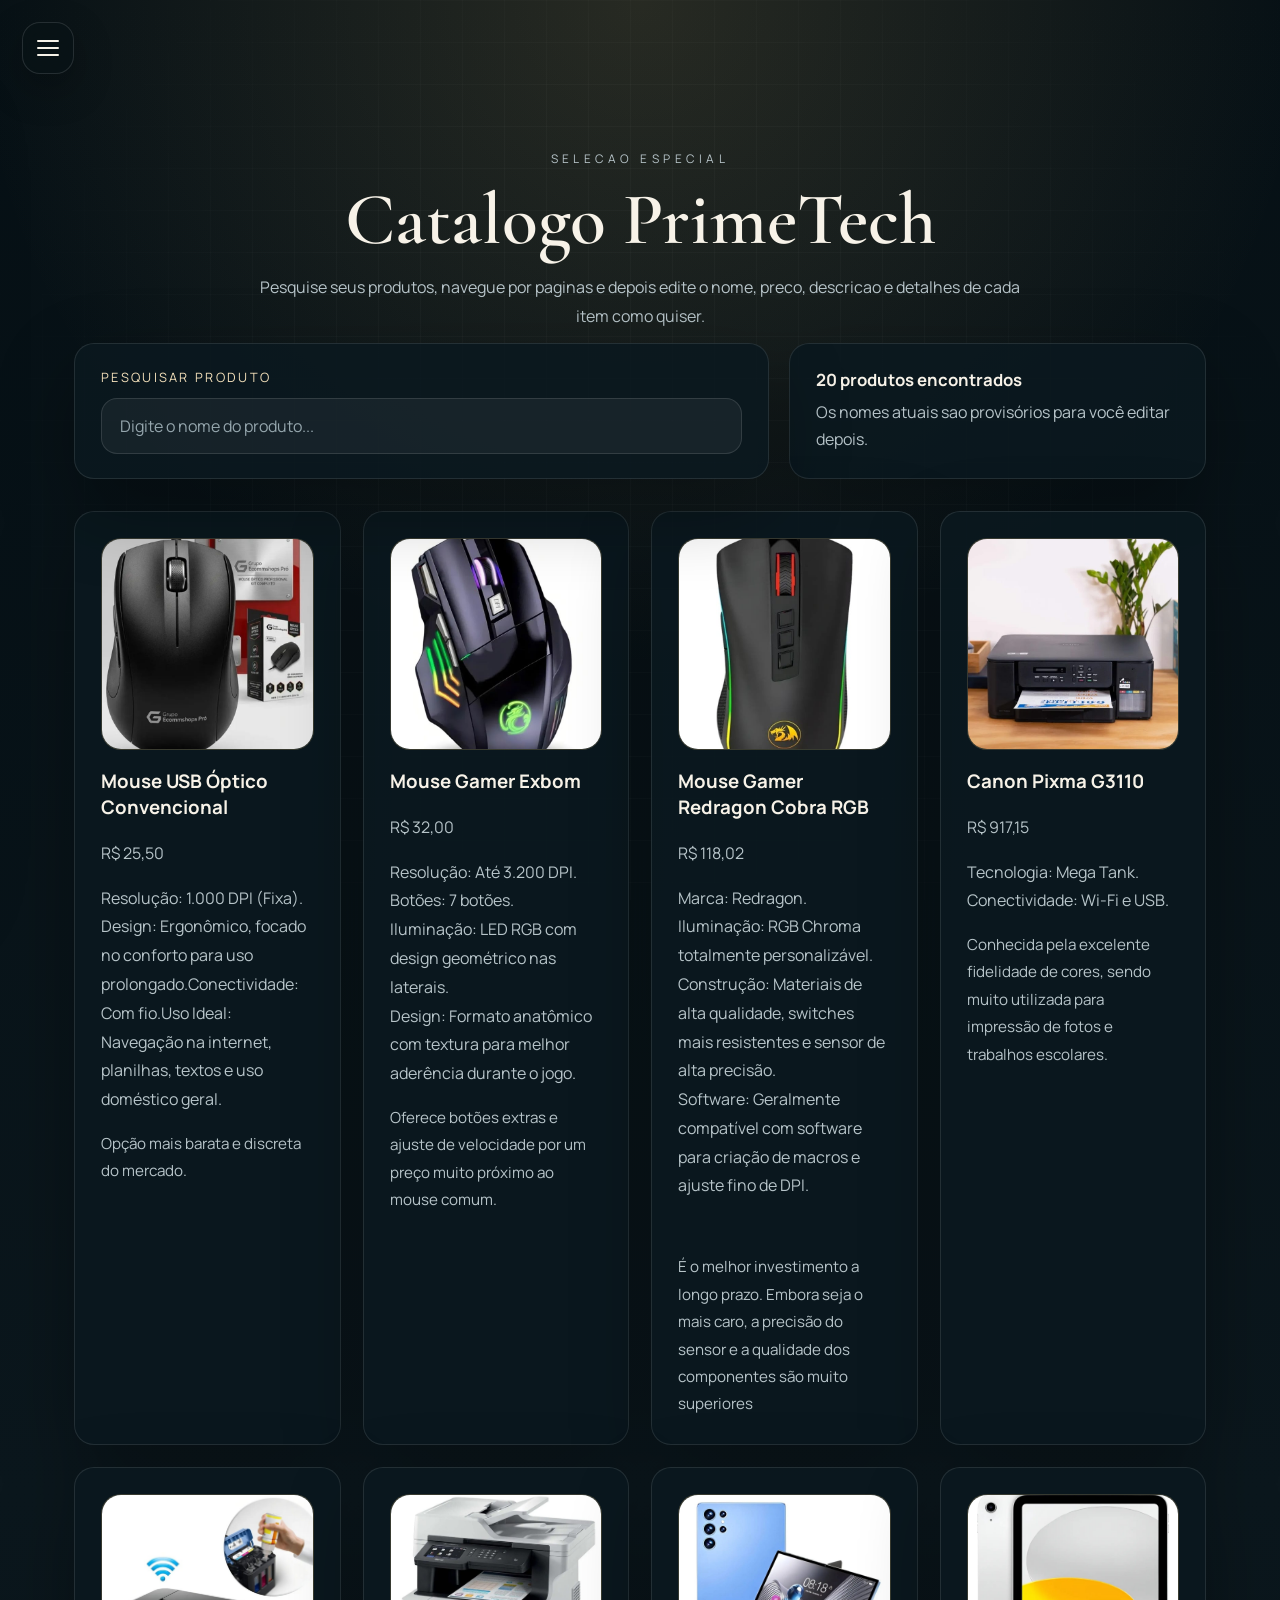
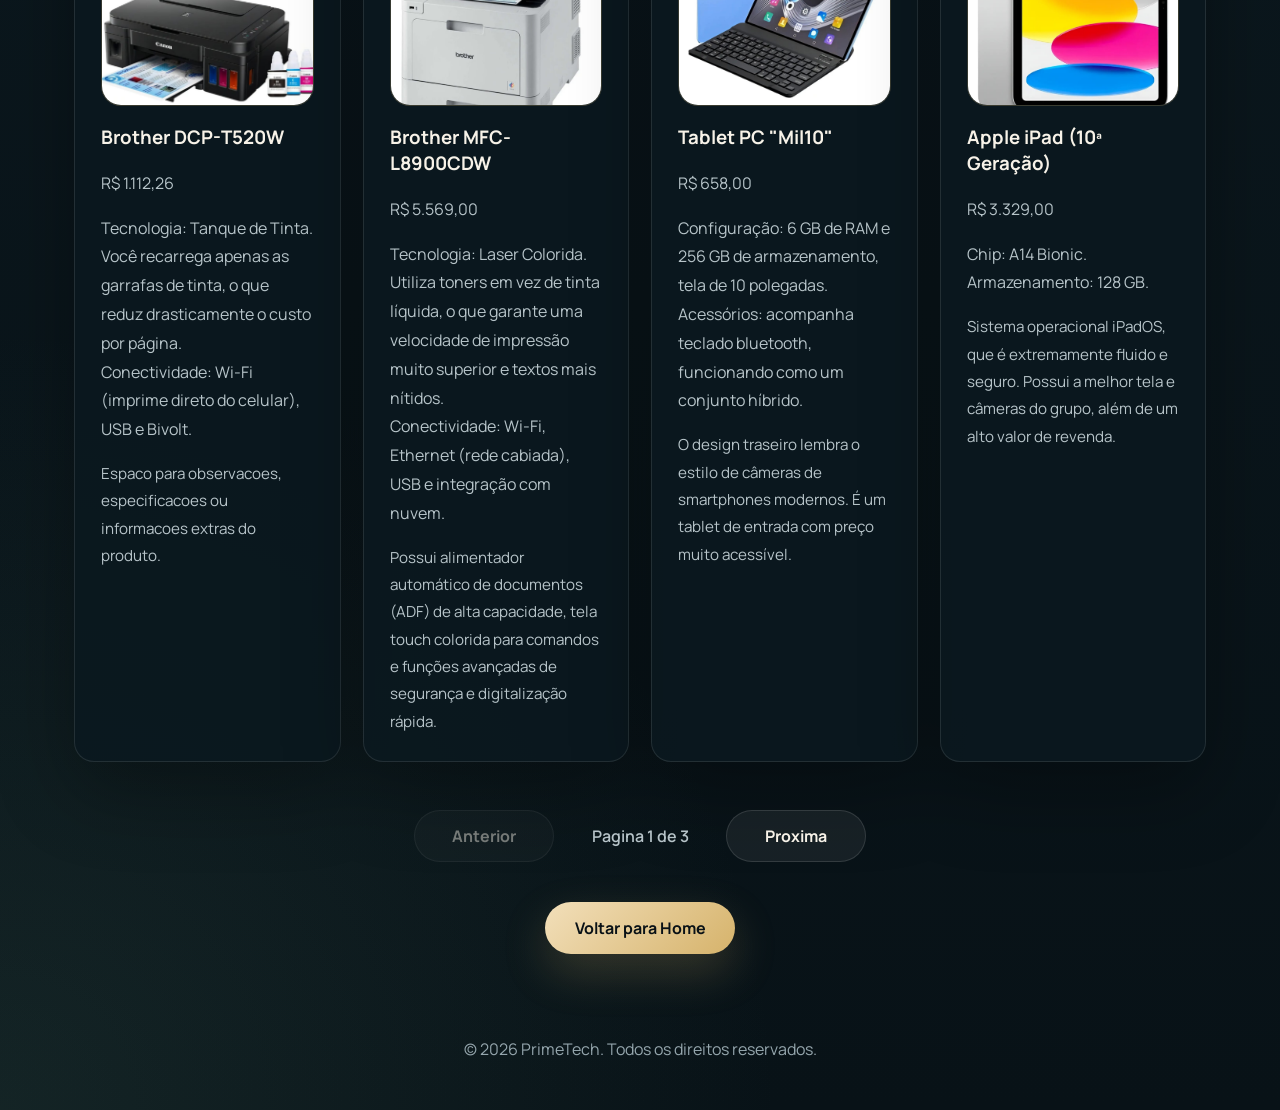
==== commit f4b0d13d: "info dos produtos + melhoria no design + sistema de busca" ====
--- a/catalogo.html
+++ b/catalogo.html
@@ -40,6 +40,7 @@
           placeholder="Digite o nome do produto..."
           autocomplete="off"
         >
+        <div class="catalog-suggestions" id="catalog-suggestions" hidden></div>
       </div>
 
       <div class="catalog-meta">
@@ -51,202 +52,288 @@
     <section class="product-grid" id="product-grid">
       <article class="product-card" data-name="Produto 01" data-index="1">
         <div class="product-image-frame">
-          <img class="product-image-real" src="produtos/produto01.jpeg" alt="Produto 01">
-        </div>
-        <h3>Produto 01</h3>
-        <p class="product-price">R$ 0,00</p>
-        <p>Adicione aqui a descricao principal do produto 01, destacando os beneficios e diferenciais.</p>
+          <img class="product-image-real" src="produtos/produto01.jpeg" alt="Mouse USB Óptico Convencional">
+        </div>
+        <h3>Mouse USB Óptico Convencional</h3>
+        <p class="product-price">R$ 25,50</p>
+        <p>​Resolução: 1.000 DPI (Fixa).
+          <br>
+          ​Design: Ergonômico, focado no conforto para uso prolongado.
+          ​Conectividade: Com fio.
+          ​Uso Ideal: Navegação na internet, planilhas, textos e uso doméstico geral.</p>
+        <p class="product-extra"> Opção mais barata e discreta do mercado.</p>
+      </article>
+
+      <article class="product-card" data-name="Produto 02" data-index="2">
+        <div class="product-image-frame">
+          <img class="product-image-real" src="produtos/produto02.jpeg" alt="Mouse Gamer Exbom">
+        </div>
+        <h3>Mouse Gamer Exbom</h3>
+        <p class="product-price">R$ 32,00</p>
+        <p>​Resolução: Até 3.200 DPI.
+          <br>
+          ​Botões: 7 botões.
+          <br>
+          ​Iluminação: LED RGB com design geométrico nas laterais.
+          <br>
+          ​Design: Formato anatômico com textura para melhor aderência durante o jogo.</p>
+        <p class="product-extra">Oferece botões extras e ajuste de velocidade por um preço muito próximo ao mouse comum.</p>
+      </article>
+
+      <article class="product-card" data-name="Produto 03" data-index="3">
+        <div class="product-image-frame">
+          <img class="product-image-real" src="produtos/produto03.jpeg" alt="Mouse Gamer Redragon Cobra RGB">
+        </div>
+        <h3>Mouse Gamer Redragon Cobra RGB</h3>
+        <p class="product-price">R$ 118,02</p>
+        <p>Marca: Redragon.
+          <br>
+          ​Iluminação: RGB Chroma totalmente personalizável.
+          <br>
+          ​Construção: Materiais de alta qualidade, switches mais resistentes e sensor de alta precisão.
+          <br>
+          ​Software: Geralmente compatível com software para criação de macros e ajuste fino de DPI.</p>
+          <br>
+        <p class="product-extra">É o melhor investimento a longo prazo. Embora seja o mais caro, a precisão do sensor e a qualidade dos componentes são muito superiores</p>
+      </article>
+
+      <article class="product-card" data-name="Produto 04" data-index="4">
+        <div class="product-image-frame">
+          <img class="product-image-real" src="produtos/produto04.jpeg" alt="Canon Pixma G3110">
+        </div>
+        <h3>Canon Pixma G3110</h3>
+        <p class="product-price">R$ 917,15</p>
+        <p>Tecnologia: Mega Tank.
+          <br>
+          ​Conectividade: Wi-Fi e USB.</p>
+        <p class="product-extra">Conhecida pela excelente fidelidade de cores, sendo muito utilizada para impressão de fotos e trabalhos escolares.</p>
+      </article>
+
+      <article class="product-card" data-name="Produto 05" data-index="5">
+        <div class="product-image-frame">
+          <img class="product-image-real" src="produtos/produto05.jpeg" alt="Brother DCP-T520W">
+        </div>
+        <h3>Brother DCP-T520W</h3>
+        <p class="product-price">R$ 1.112,26</p>
+        <p>Tecnologia: Tanque de Tinta. Você recarrega apenas as garrafas de tinta, o que reduz drasticamente o custo por página.
+          <br>
+          ​Conectividade: Wi-Fi (imprime direto do celular), USB e Bivolt.</p>
         <p class="product-extra">Espaco para observacoes, especificacoes ou informacoes extras do produto.</p>
       </article>
 
-      <article class="product-card" data-name="Produto 02" data-index="2">
-        <div class="product-image-frame">
-          <img class="product-image-real" src="produtos/produto02.jpeg" alt="Produto 02">
-        </div>
-        <h3>Produto 02</h3>
-        <p class="product-price">R$ 0,00</p>
-        <p>Adicione aqui a descricao principal do produto 02, destacando os beneficios e diferenciais.</p>
-        <p class="product-extra">Espaco para observacoes, especificacoes ou informacoes extras do produto.</p>
-      </article>
-
-      <article class="product-card" data-name="Produto 03" data-index="3">
-        <div class="product-image-frame">
-          <img class="product-image-real" src="produtos/produto03.jpeg" alt="Produto 03">
-        </div>
-        <h3>Produto 03</h3>
-        <p class="product-price">R$ 0,00</p>
-        <p>Adicione aqui a descricao principal do produto 03, destacando os beneficios e diferenciais.</p>
-        <p class="product-extra">Espaco para observacoes, especificacoes ou informacoes extras do produto.</p>
-      </article>
-
-      <article class="product-card" data-name="Produto 04" data-index="4">
-        <div class="product-image-frame">
-          <img class="product-image-real" src="produtos/produto04.jpeg" alt="Produto 04">
-        </div>
-        <h3>Produto 04</h3>
-        <p class="product-price">R$ 0,00</p>
-        <p>Adicione aqui a descricao principal do produto 04, destacando os beneficios e diferenciais.</p>
-        <p class="product-extra">Espaco para observacoes, especificacoes ou informacoes extras do produto.</p>
-      </article>
-
-      <article class="product-card" data-name="Produto 05" data-index="5">
-        <div class="product-image-frame">
-          <img class="product-image-real" src="produtos/produto05.jpeg" alt="Produto 05">
-        </div>
-        <h3>Produto 05</h3>
-        <p class="product-price">R$ 0,00</p>
-        <p>Adicione aqui a descricao principal do produto 05, destacando os beneficios e diferenciais.</p>
-        <p class="product-extra">Espaco para observacoes, especificacoes ou informacoes extras do produto.</p>
-      </article>
-
       <article class="product-card" data-name="Produto 06" data-index="6">
         <div class="product-image-frame">
-          <img class="product-image-real" src="produtos/produto06.jpeg" alt="Produto 06">
-        </div>
-        <h3>Produto 06</h3>
-        <p class="product-price">R$ 0,00</p>
-        <p>Adicione aqui a descricao principal do produto 06, destacando os beneficios e diferenciais.</p>
-        <p class="product-extra">Espaco para observacoes, especificacoes ou informacoes extras do produto.</p>
+          <img class="product-image-real" src="produtos/produto06.jpeg" alt="Brother MFC-L8900CDW">
+        </div>
+        <h3>Brother MFC-L8900CDW</h3>
+        <p class="product-price">R$ 5.569,00</p>
+        <p>​Tecnologia: Laser Colorida. Utiliza toners em vez de tinta líquida, o que garante uma velocidade de impressão muito superior e textos mais nítidos.
+          <br>
+          ​Conectividade: Wi-Fi, Ethernet (rede cabiada), USB e integração com nuvem.</p>
+        <p class="product-extra">Possui alimentador automático de documentos (ADF) de alta capacidade, tela touch colorida para comandos e funções avançadas de segurança e digitalização rápida.</p>
       </article>
 
       <article class="product-card" data-name="Produto 07" data-index="7">
         <div class="product-image-frame">
           <img class="product-image-real" src="produtos/produto07.jpeg" alt="Produto 07">
         </div>
-        <h3>Produto 07</h3>
-        <p class="product-price">R$ 0,00</p>
-        <p>Adicione aqui a descricao principal do produto 07, destacando os beneficios e diferenciais.</p>
-        <p class="product-extra">Espaco para observacoes, especificacoes ou informacoes extras do produto.</p>
+        <h3>Tablet PC "Mil10"</h3>
+        <p class="product-price">R$ 658,00</p>
+        <p>​Configuração: 6 GB de RAM e 256 GB de armazenamento, tela de 10 polegadas.
+          <br>
+          ​Acessórios: acompanha teclado bluetooth, funcionando como um conjunto híbrido.</p>
+        <p class="product-extra">O design traseiro lembra o estilo de câmeras de smartphones modernos. É um tablet de entrada com preço muito acessível.</p>
       </article>
 
       <article class="product-card" data-name="Produto 08" data-index="8">
         <div class="product-image-frame">
-          <img class="product-image-real" src="produtos/produto08.jpeg" alt="Produto 08">
-        </div>
-        <h3>Produto 08</h3>
-        <p class="product-price">R$ 0,00</p>
-        <p>Adicione aqui a descricao principal do produto 08, destacando os beneficios e diferenciais.</p>
-        <p class="product-extra">Espaco para observacoes, especificacoes ou informacoes extras do produto.</p>
+          <img class="product-image-real" src="produtos/produto08.jpeg" alt="Apple iPad (10ª Geração)">
+        </div>
+        <h3>Apple iPad (10ª Geração)</h3>
+        <p class="product-price">R$ 3.329,00</p>
+        <p>Chip: A14 Bionic.
+          <br>
+          ​Armazenamento: 128 GB.</p>
+        <p class="product-extra">Sistema operacional iPadOS, que é extremamente fluido e seguro. Possui a melhor tela e câmeras do grupo, além de um alto valor de revenda.</p>
       </article>
 
       <article class="product-card" data-name="Produto 09" data-index="9">
         <div class="product-image-frame">
-          <img class="product-image-real" src="produtos/produto09.jpeg" alt="Produto 09">
-        </div>
-        <h3>Produto 09</h3>
-        <p class="product-price">R$ 0,00</p>
-        <p>Adicione aqui a descricao principal do produto 09, destacando os beneficios e diferenciais.</p>
-        <p class="product-extra">Espaco para observacoes, especificacoes ou informacoes extras do produto.</p>
+          <img class="product-image-real" src="produtos/produto09.jpeg" alt="Tablet Belteenk 11.6">
+        </div>
+        <h3>Tablet Belteenk 11.6</h3>
+        <p class="product-price">R$ 1.185,00</p>
+        <p>​Configuração: Android 14,
+          <br>
+          Memoria: 16 GB de RAM e 512 GB de armazenamento.
+          <br>
+          ​Acessórios: Acompanha: teclado bluetooth, mouse, caneta touch, capa e fones de ouvido.</p>
+        <p class="product-extra">O tamanho da tela (11.6 polegadas) é maior que a média, o que é bom para ver filmes ou usar como um "mini notebook".</p>
       </article>
 
       <article class="product-card" data-name="Produto 10" data-index="10">
         <div class="product-image-frame">
-          <img class="product-image-real" src="produtos/produto10.jpeg" alt="Produto 10">
-        </div>
-        <h3>Produto 10</h3>
-        <p class="product-price">R$ 0,00</p>
-        <p>Adicione aqui a descricao principal do produto 10, destacando os beneficios e diferenciais.</p>
-        <p class="product-extra">Espaco para observacoes, especificacoes ou informacoes extras do produto.</p>
+          <img class="product-image-real" src="produtos/produto10.jpeg" alt="Apple iPhone 17 Pro Max (256 GB) - Laranja cósmico">
+        </div>
+        <h3>Apple iPhone 17 Pro Max (256 GB) - Laranja cósmico</h3>
+        <p class="product-price">R$ 11.879,00</p>
+        <p>iPhone 17 Pro Max.
+          <br>
+          Tela de 6,9 polegadas.
+          <br>
+          design unibody em alumínio.
+          <br>
+          processador A19 Pro.
+          <br>
+          câmaras traseiras de 48 MP.</p>
+        <p class="product-extra">a melhor autonomia de sempre.</p>
       </article>
 
       <article class="product-card" data-name="Produto 11" data-index="11">
         <div class="product-image-frame">
-          <img class="product-image-real" src="produtos/produto11.jpeg" alt="Produto 11">
-        </div>
-        <h3>Produto 11</h3>
-        <p class="product-price">R$ 0,00</p>
-        <p>Adicione aqui a descricao principal do produto 11, destacando os beneficios e diferenciais.</p>
-        <p class="product-extra">Espaco para observacoes, especificacoes ou informacoes extras do produto.</p>
+          <img class="product-image-real" src="produtos/produto11.jpeg" alt="Celular Samsung Galaxy A17 - Preto">
+        </div>
+        <h3>Celular Samsung Galaxy A17 - Preto</h3>
+        <p class="product-price">R$ 1.079,10</p>
+        <p>Possui tela de 6.7 polegadas.
+          <br>
+          256 GB de armazenamento, 8 GB de RAM.
+          <br>
+          câmera traseira de 50 MP.
+          <br>
+          Tela De 6.7, Nfc, Ip54.</p>
+        <p class="product-extra">O Galaxy A17 é mais do que um smartphone é seu novo parceiro para trabalhar, se divertir e se conectar, combinando tecnologia de ponta com a confiabilidade da Samsung.</p>
       </article>
 
       <article class="product-card" data-name="Produto 12" data-index="12">
         <div class="product-image-frame">
-          <img class="product-image-real" src="produtos/produto12.jpeg" alt="Produto 12">
-        </div>
-        <h3>Produto 12</h3>
-        <p class="product-price">R$ 0,00</p>
-        <p>Adicione aqui a descricao principal do produto 12, destacando os beneficios e diferenciais.</p>
-        <p class="product-extra">Espaco para observacoes, especificacoes ou informacoes extras do produto.</p>
+          <img class="product-image-real" src="produtos/produto12.jpeg" alt="Notebook ASUS VIVOBOOK GO 15">
+        </div>
+        <h3>Notebook ASUS VIVOBOOK GO 15</h3>
+        <p class="product-price">R$ 1.957,11</p>
+        <p>INTEL CELERON DUAL CORE N4500.
+          <br>
+          Memória: 4 GB, 128 GB SSD
+          <br>
+          Sistema operacional: Windows 11 Home.
+          <br>
+          Tela: 15.6 polegadas, LED, Star Black.</p>
+        <p class="product-extra">Fino e leve: 18,10 mm e 1,57 kg; 2. Mais produtividade na tela NanoEdge de bordas superfinas; 3. Construção versátil com dobradiça plana que abre até 180º; 4. Ultrassilencioso – sistema de resfriamento sem ventoinhas.</p>
       </article>
 
       <article class="product-card" data-name="Produto 13" data-index="13">
         <div class="product-image-frame">
-          <img class="product-image-real" src="produtos/produto13.jpeg" alt="Produto 13">
-        </div>
-        <h3>Produto 13</h3>
-        <p class="product-price">R$ 0,00</p>
-        <p>Adicione aqui a descricao principal do produto 13, destacando os beneficios e diferenciais.</p>
-        <p class="product-extra">Espaco para observacoes, especificacoes ou informacoes extras do produto.</p>
+          <img class="product-image-real" src="produtos/produto13.jpeg" alt="Notebook Gamer Acer Nitro V15">
+        </div>
+        <h3>Notebook Gamer Acer Nitro V15</h3>
+        <p class="product-price">R$ 5.034,05</p>
+        <p>Intel® Core™ i5-13420H.
+          <br>
+          Placa de video: RTX 3050.
+          <br>
+          Tela: 15.6".
+          <br>
+          Memoria: 8GB de RAM, 512GB SSD.
+          <br>
+          Sistema operacional: Linux - ANV15-52-514Z.</p>
+        <p class="product-extra">Refrigeração Avançada e Design Sólido
+          <br>
+          Ventiladores Duplos e Saídas de Ar Estratégicas.</p>
       </article>
 
       <article class="product-card" data-name="Produto 14" data-index="14">
         <div class="product-image-frame">
-          <img class="product-image-real" src="produtos/produto14.jpeg" alt="Produto 14">
-        </div>
-        <h3>Produto 14</h3>
-        <p class="product-price">R$ 0,00</p>
-        <p>Adicione aqui a descricao principal do produto 14, destacando os beneficios e diferenciais.</p>
-        <p class="product-extra">Espaco para observacoes, especificacoes ou informacoes extras do produto.</p>
+          <img class="product-image-real" src="produtos/produto14.jpeg" alt="Notebook ASUS Vivobook 15">
+        </div>
+        <h3>Notebook ASUS Vivobook 15</h3>
+        <p class="product-price">R$ 4.204,00</p>
+        <p>Intel Core i5.
+          <br>
+          Memoria: 16 GB, 512 GB SSD.
+          <br>
+          Sistema operacional: Windows 11 Home.
+          <br>
+          Tela: 15.6'' FHD, Quiet Blue -X1504VA-NJ1745W.</p>
+        <p class="product-extra">Bordas finas NanoEdge 3. Mais robusto e confiável, com resistência de nível militar.</p>
       </article>
 
       <article class="product-card" data-name="Produto 15" data-index="15">
         <div class="product-image-frame">
-          <img class="product-image-real" src="produtos/produto15.jpeg" alt="Produto 15">
-        </div>
-        <h3>Produto 15</h3>
-        <p class="product-price">R$ 0,00</p>
-        <p>Adicione aqui a descricao principal do produto 15, destacando os beneficios e diferenciais.</p>
-        <p class="product-extra">Espaco para observacoes, especificacoes ou informacoes extras do produto.</p>
+          <img class="product-image-real" src="produtos/produto15.jpeg" alt="Fone de Ouvido KZ EDX Pro com Microfone - Cristal">
+        </div>
+        <h3>Fone de Ouvido KZ EDX Pro com Microfone - Cristal</h3>
+        <p class="product-price">R$ 56,00</p>
+        <p>Driver dinâmico de 10mm com circuito magnético duplo para restaurar a atmosfera do som e proporcionar baixa frequência natural
+          <br>
+          Design transparente com processo de resina incrustada em metal, oferecendo textura extraordinária e aparência atualizada.</p>
+        <p class="product-extra">Cabo plano de 1,2m que evita emaranhamento, com pinos banhados a ouro de 0,75mm e plugue de 3,5mm para versatilidade.</p>
       </article>
 
       <article class="product-card" data-name="Produto 16" data-index="16">
         <div class="product-image-frame">
-          <img class="product-image-real" src="produtos/produto16.jpeg" alt="Produto 16">
-        </div>
-        <h3>Produto 16</h3>
-        <p class="product-price">R$ 0,00</p>
-        <p>Adicione aqui a descricao principal do produto 16, destacando os beneficios e diferenciais.</p>
-        <p class="product-extra">Espaco para observacoes, especificacoes ou informacoes extras do produto.</p>
+          <img class="product-image-real" src="produtos/produto16.jpeg" alt="Fone de Ouvido Sem Fio, JBL">
+        </div>
+        <h3>Fone de Ouvido Sem Fio, JBL</h3>
+        <p class="product-price">R$ 279,00</p>
+        <p>Bluetooth, Wave Beam 2, Intra Auricular, Sem Fio, Resistente À Água e Poeira - Preto.</p>
+        <p class="product-extra">SOM JBL PURE BASS IMPACTANTE. Drivers dinâmicos de 8 mm entregam graves potentes e vibrantes.</p>
       </article>
 
       <article class="product-card" data-name="Produto 17" data-index="17">
         <div class="product-image-frame">
-          <img class="product-image-real" src="produtos/produto17.jpeg" alt="Produto 17">
-        </div>
-        <h3>Produto 17</h3>
-        <p class="product-price">R$ 0,00</p>
-        <p>Adicione aqui a descricao principal do produto 17, destacando os beneficios e diferenciais.</p>
-        <p class="product-extra">Espaco para observacoes, especificacoes ou informacoes extras do produto.</p>
+          <img class="product-image-real" src="produtos/produto17.jpeg" alt="Havit Headphone Fone de Ouvido H2002d">
+        </div>
+        <h3>Havit Headphone Fone de Ouvido H2002d</h3>
+        <p class="product-price">R$ 159,99</p>
+        <p> Com Microfone, Falante 53mm, Plug 3, 5mm: compatível com XBOX ONE e PS4, HAVIT, HV-H2002d.</p>
+        <p class="product-extra">Design elegante, revestimento plático piano
+          <br>
+          Robusto, resistente contra arranhões.</p>
       </article>
 
       <article class="product-card" data-name="Produto 18" data-index="18">
         <div class="product-image-frame">
-          <img class="product-image-real" src="produtos/produto18.jpeg" alt="Produto 18">
-        </div>
-        <h3>Produto 18</h3>
-        <p class="product-price">R$ 0,00</p>
-        <p>Adicione aqui a descricao principal do produto 18, destacando os beneficios e diferenciais.</p>
-        <p class="product-extra">Espaco para observacoes, especificacoes ou informacoes extras do produto.</p>
+          <img class="product-image-real" src="produtos/produto18.jpeg" alt="PC Gamer Alienware Aurora">
+        </div>
+        <h3>PC Gamer Alienware Aurora</h3>
+        <p class="product-price">R$ 23.498,00</p>
+        <p>Intel® Core™ Ultra 9 285K (24-core, cache total de 76MB, até 5.7 GHz)
+<br>
+          Windows 11 Home (A Dell Technologies recomenda o Windows 11 Pro para empresas)
+<br>
+          NVIDIA® GeForce RTXTM 5070, GDDR7 de 12 GB
+<br>
+          64GB DDR5 (2x32GB) 5200MT/s
+<br>
+          SSD de 1TB PCIe NVMe M.2
+<br>
+          Fonte de Alimentação de 1000W com Certificação Platinum e sistema resfriamento Liquid Cooler de 240m.</p>
+        <p class="product-extra"></p>
       </article>
 
       <article class="product-card" data-name="Produto 19" data-index="19">
         <div class="product-image-frame">
-          <img class="product-image-real" src="produtos/produto19.jpeg" alt="Produto 19">
-        </div>
-        <h3>Produto 19</h3>
-        <p class="product-price">R$ 0,00</p>
-        <p>Adicione aqui a descricao principal do produto 19, destacando os beneficios e diferenciais.</p>
-        <p class="product-extra">Espaco para observacoes, especificacoes ou informacoes extras do produto.</p>
+          <img class="product-image-real" src="produtos/produto19.jpeg" alt="Ryzen 5 7600X">
+        </div>
+        <h3>Ryzen 5 7600X</h3>
+        <p class="product-price">R$ 1.000,00</p>
+        <p>processador de alto desempenho da arquitetura Zen 4
+          <br>
+          Com 6 núcleos e 12 threads
+          <br>
+          plataforma AM5 e memórias DDR5.</p>
+        <p class="product-extra">Traz suporte a tecnologias modernas como PCIe 5.0, proporcionando maior longevidade e desempenho para setups atuais.</p>
       </article>
 
       <article class="product-card" data-name="Produto 20" data-index="20">
         <div class="product-image-frame">
-          <img class="product-image-real" src="produtos/produto20.jpeg" alt="Produto 20">
-        </div>
-        <h3>Produto 20</h3>
-        <p class="product-price">R$ 0,00</p>
-        <p>Adicione aqui a descricao principal do produto 20, destacando os beneficios e diferenciais.</p>
-        <p class="product-extra">Espaco para observacoes, especificacoes ou informacoes extras do produto.</p>
+          <img class="product-image-real" src="produtos/produto20.jpeg" alt="Smart TV 40 AOC RoKu TV">
+        </div>
+        <h3>Smart TV 40 AOC RoKu TV</h3>
+        <p class="product-price">R$ 899,00</p>
+        <p>Apps: Netflix, YouTube, Prime Video, Disney+, etc. 
+          Loja Solar, comando de voz compatível com Alexa e Google Assistente.</p>
+        <p class="product-extra"></p>
       </article>
     </section>
 
@@ -269,13 +356,27 @@
     (function () {
       const cards = Array.from(document.querySelectorAll(".product-card"));
       const searchInput = document.getElementById("product-search");
+      const suggestionsBox = document.getElementById("catalog-suggestions");
       const counter = document.getElementById("product-counter");
       const pageStatus = document.getElementById("page-status");
       const prevButton = document.getElementById("prev-page");
       const nextButton = document.getElementById("next-page");
+      const productGrid = document.getElementById("product-grid");
       const itemsPerPage = 8;
       let currentPage = 1;
       let filteredCards = cards.slice();
+
+      cards.forEach(function (card) {
+        const title = card.querySelector("h3") ? card.querySelector("h3").textContent : "";
+        const paragraphs = Array.from(card.querySelectorAll("p")).map(function (item) {
+          return item.textContent;
+        }).join(" ");
+        const imageAlt = card.querySelector("img") ? card.querySelector("img").alt : "";
+
+        card.dataset.search = [title, paragraphs, imageAlt, card.dataset.name || ""]
+          .join(" ")
+          .toLowerCase();
+      });
 
       function renderCards() {
         const totalPages = Math.max(1, Math.ceil(filteredCards.length / itemsPerPage));
@@ -298,23 +399,98 @@
         nextButton.disabled = currentPage === totalPages;
       }
 
+      function getSuggestions(query) {
+        if (!query) {
+          return [];
+        }
+
+        const normalizedQuery = query.toLowerCase();
+
+        return cards
+          .map(function (card) {
+            const title = card.querySelector("h3") ? card.querySelector("h3").textContent.trim() : "";
+            return {
+              card: card,
+              title: title,
+              search: card.dataset.search || ""
+            };
+          })
+          .filter(function (item) {
+            return item.search.includes(normalizedQuery);
+          })
+          .sort(function (a, b) {
+            const aStarts = a.title.toLowerCase().startsWith(normalizedQuery) ? 0 : 1;
+            const bStarts = b.title.toLowerCase().startsWith(normalizedQuery) ? 0 : 1;
+            if (aStarts !== bStarts) {
+              return aStarts - bStarts;
+            }
+            return a.title.localeCompare(b.title);
+          })
+          .slice(0, 6);
+      }
+
+      function renderSuggestions(query) {
+        const suggestions = getSuggestions(query);
+
+        suggestionsBox.innerHTML = "";
+
+        if (!query || suggestions.length === 0) {
+          suggestionsBox.hidden = true;
+          return;
+        }
+
+        suggestions.forEach(function (item) {
+          const button = document.createElement("button");
+          button.type = "button";
+          button.className = "catalog-suggestion-item";
+          button.textContent = item.title;
+          button.addEventListener("click", function () {
+            searchInput.value = item.title;
+            suggestionsBox.hidden = true;
+            filterCards();
+            scrollToProducts();
+          });
+          suggestionsBox.appendChild(button);
+        });
+
+        suggestionsBox.hidden = false;
+      }
+
       function filterCards() {
         const query = searchInput.value.trim().toLowerCase();
 
         filteredCards = cards.filter(function (card) {
-          return card.dataset.name.toLowerCase().includes(query);
+          if (!query) {
+            return true;
+          }
+
+          return (card.dataset.search || "").includes(query);
         });
 
         currentPage = 1;
         renderCards();
+        renderSuggestions(query);
       }
 
+      function scrollToProducts() {
+        productGrid.scrollIntoView({ behavior: "smooth", block: "start" });
+      }
+
       searchInput.addEventListener("input", filterCards);
+      searchInput.addEventListener("focus", function () {
+        renderSuggestions(searchInput.value.trim());
+      });
+      searchInput.addEventListener("blur", function () {
+        window.setTimeout(function () {
+          suggestionsBox.hidden = true;
+        }, 120);
+      });
 
       prevButton.addEventListener("click", function () {
         if (currentPage > 1) {
           currentPage -= 1;
           renderCards();
+          scrollToProducts();
         }
       });
 
@@ -323,6 +499,7 @@
         if (currentPage < totalPages) {
           currentPage += 1;
           renderCards();
+          scrollToProducts();
         }
       });
 
--- a/styles.css
+++ b/styles.css
@@ -35,94 +35,69 @@
     linear-gradient(180deg, #061015 0%, #0b171d 55%, #081217 100%);
 }
 
-.intro-overlay {
+.home-background {
   position: fixed;
   inset: 0;
-  z-index: 120;
-  display: grid;
-  place-items: center;
+  z-index: 0;
   overflow: hidden;
+  pointer-events: none;
+  opacity: 0.11;
+}
+
+.home-background::after {
+  content: "";
+  position: absolute;
+  inset: 0;
   background:
-    radial-gradient(circle at center, rgba(24, 60, 77, 0.28), transparent 42%),
-    linear-gradient(180deg, #040b0f 0%, #081217 100%);
-}
-
-.intro-video {
-  width: min(100vw, 1280px);
-  height: 100vh;
-  object-fit: cover;
-  filter: saturate(1.05) brightness(0.96);
-}
-
-.intro-glow {
-  position: absolute;
-  inset: auto 0 0;
-  height: 30vh;
-  background: linear-gradient(180deg, transparent 0%, rgba(8, 18, 23, 0.82) 100%);
-  pointer-events: none;
-}
-
-.page-shell {
-  min-height: 100vh;
-}
-
-body.intro-active {
-  overflow: hidden;
-}
-
-body.intro-active .page-shell {
-  opacity: 0;
-  transform: translateY(96px) scale(0.98);
-  filter: blur(18px);
-}
-
-body.intro-ending .page-shell {
-  animation: siteDropIn 1.8s cubic-bezier(0.16, 0.9, 0.2, 1) forwards;
-}
-
-body.intro-ending .intro-overlay {
-  animation: introFadeOut 1.35s cubic-bezier(0.2, 0.72, 0.12, 1) forwards;
-}
-
-body.intro-ending .intro-video {
-  animation: introVideoExit 1.35s cubic-bezier(0.2, 0.72, 0.12, 1) forwards;
+    radial-gradient(circle at center, rgba(214, 179, 107, 0.1), transparent 34%),
+    linear-gradient(180deg, rgba(6, 16, 21, 0.35), rgba(6, 16, 21, 0.9));
+}
+
+.home-background-image {
+  width: 100%;
+  height: 100%;
+  display: block;
+  object-fit: contain;
+  object-position: center;
+  transform: scale(1.15);
+  filter: saturate(0.95);
 }
 
 .intro-layer {
   will-change: opacity, transform, filter;
 }
 
-body.intro-active .intro-layer {
+body.page-animate .intro-layer {
   opacity: 0;
   transform: translateY(54px);
   filter: blur(16px);
 }
 
-body.intro-ending .intro-layer {
+body.page-animate .intro-layer {
   animation-name: layeredReveal;
   animation-duration: 1.15s;
   animation-timing-function: cubic-bezier(0.2, 0.82, 0.2, 1);
   animation-fill-mode: forwards;
 }
 
-body.intro-ending .intro-layer-1 {
+body.page-animate .intro-layer-1 {
   animation-delay: 0.18s;
 }
 
-body.intro-ending .intro-layer-2 {
+body.page-animate .intro-layer-2 {
   animation-delay: 0.34s;
 }
 
-body.intro-ending .intro-layer-3 {
+body.page-animate .intro-layer-3 {
   animation-delay: 0.54s;
 }
 
-body.intro-ending .intro-layer-4 {
+body.page-animate .intro-layer-4 {
   animation-delay: 0.76s;
 }
 
-body.intro-ending .intro-layer-nav,
-body.intro-ending .intro-layer-float {
+body.page-animate .intro-layer-nav,
+body.page-animate .intro-layer-float {
   animation-delay: 0.9s;
 }
 
@@ -253,6 +228,8 @@
 
 main {
   min-height: 100vh;
+  position: relative;
+  z-index: 1;
 }
 
 .banner {
@@ -382,6 +359,53 @@
   color: var(--color-text-soft);
 }
 
+.home-about {
+  width: min(100%, 1180px);
+  margin: 0 auto;
+  padding: 12px 24px 64px;
+  display: grid;
+  grid-template-columns: minmax(0, 1fr) minmax(320px, 0.95fr);
+  gap: 24px;
+  align-items: stretch;
+}
+
+.home-about-copy,
+.home-video-card {
+  padding: 30px;
+  border-radius: var(--radius-lg);
+  border: 1px solid var(--color-line);
+  background: rgba(8, 18, 23, 0.74);
+  backdrop-filter: blur(12px);
+  box-shadow: var(--shadow-soft);
+}
+
+.home-about-copy h2 {
+  margin: 12px 0 18px;
+  font-family: "Cormorant Garamond", Georgia, serif;
+  font-size: clamp(2.6rem, 5vw, 4.4rem);
+  line-height: 0.95;
+}
+
+.home-about-copy p {
+  margin: 0 0 16px;
+  color: var(--color-text-soft);
+  line-height: 1.9;
+}
+
+.home-about-copy p:last-child {
+  margin-bottom: 0;
+}
+
+.home-video {
+  width: 100%;
+  aspect-ratio: 16 / 9;
+  display: block;
+  border-radius: 18px;
+  border: 1px solid rgba(214, 179, 107, 0.16);
+  background: #040b0f;
+  object-fit: cover;
+}
+
 .catalog-intro,
 .features,
 .values,
@@ -433,6 +457,10 @@
   box-shadow: var(--shadow-soft);
 }
 
+.catalog-search-wrap {
+  position: relative;
+}
+
 .catalog-label {
   display: block;
   margin-bottom: 12px;
@@ -462,6 +490,38 @@
   border-color: rgba(214, 179, 107, 0.45);
   box-shadow: 0 0 0 4px rgba(214, 179, 107, 0.08);
   background: rgba(255, 255, 255, 0.07);
+}
+
+.catalog-suggestions {
+  position: absolute;
+  top: calc(100% - 8px);
+  left: 26px;
+  right: 26px;
+  z-index: 15;
+  padding: 8px;
+  border: 1px solid rgba(255, 255, 255, 0.12);
+  border-radius: 18px;
+  background: rgba(8, 18, 23, 0.96);
+  backdrop-filter: blur(18px);
+  box-shadow: 0 20px 48px rgba(0, 0, 0, 0.3);
+}
+
+.catalog-suggestion-item {
+  width: 100%;
+  padding: 12px 14px;
+  border: 0;
+  border-radius: 12px;
+  background: transparent;
+  color: var(--color-text);
+  text-align: left;
+  font: inherit;
+  cursor: pointer;
+  transition: background 0.2s ease, transform 0.2s ease;
+}
+
+.catalog-suggestion-item:hover {
+  background: rgba(214, 179, 107, 0.12);
+  transform: translateX(2px);
 }
 
 .catalog-counter,
@@ -657,6 +717,8 @@
   padding: 20px 24px 34px;
   text-align: center;
   color: #95a6ad;
+  position: relative;
+  z-index: 1;
 }
 
 .whatsapp-float {
@@ -686,41 +748,6 @@
   fill: currentColor;
 }
 
-@keyframes introFadeOut {
-  0% {
-    opacity: 1;
-    transform: scale(1);
-    filter: blur(0);
-  }
-
-  100% {
-    opacity: 0;
-    transform: scale(1.07);
-    filter: blur(14px);
-    visibility: hidden;
-  }
-}
-
-@keyframes siteDropIn {
-  0% {
-    opacity: 0;
-    transform: translateY(96px) scale(0.98);
-    filter: blur(18px);
-  }
-
-  55% {
-    opacity: 1;
-    transform: translateY(18px) scale(1);
-    filter: blur(6px);
-  }
-
-  100% {
-    opacity: 1;
-    transform: translateY(0) scale(1);
-    filter: blur(0);
-  }
-}
-
 @keyframes layeredReveal {
   0% {
     opacity: 0;
@@ -741,18 +768,6 @@
   }
 }
 
-@keyframes introVideoExit {
-  0% {
-    transform: scale(1);
-    filter: saturate(1.05) brightness(0.96) blur(0);
-  }
-
-  100% {
-    transform: scale(1.08);
-    filter: saturate(1.12) brightness(1.04) blur(18px);
-  }
-}
-
 @media (max-width: 720px) {
   .banner {
     padding-top: 92px;
@@ -786,12 +801,13 @@
     padding-bottom: 44px;
   }
 
-  .intro-video {
-    width: 100vw;
-  }
-
   .catalog-tools {
     grid-template-columns: 1fr;
+  }
+
+  .home-about {
+    grid-template-columns: 1fr;
+    padding-bottom: 44px;
   }
 }
 
@@ -810,6 +826,22 @@
     padding-left: 16px;
     padding-right: 16px;
     padding-bottom: 26px;
+  }
+
+  .home-about {
+    padding-left: 16px;
+    padding-right: 16px;
+  }
+
+  .home-about-copy,
+  .home-video-card,
+  .catalog-search-wrap,
+  .catalog-meta,
+  .feature-card,
+  .value-card,
+  .product-card,
+  .company-info-card {
+    padding: 22px;
   }
 
   .brand-copy h1 {
@@ -823,3 +855,46 @@
     height: 58px;
   }
 }
+
+@media (min-width: 1440px) {
+  .banner,
+  .catalog-intro,
+  .catalog-tools,
+  .product-grid,
+  .catalog-pagination,
+  .home-about,
+  .values,
+  .company-info-section,
+  .back-link {
+    max-width: 1380px;
+  }
+
+  .product-grid {
+    grid-template-columns: repeat(4, minmax(0, 1fr));
+  }
+}
+
+@media (min-width: 1920px) {
+  body {
+    font-size: 18px;
+  }
+
+  .banner {
+    max-width: 1500px;
+    padding-top: 96px;
+  }
+
+  .brand-copy h1 {
+    font-size: clamp(5rem, 6vw, 8rem);
+  }
+
+  .home-about {
+    max-width: 1500px;
+    grid-template-columns: 1.05fr 0.95fr;
+  }
+
+  .product-grid {
+    max-width: 1500px;
+    grid-template-columns: repeat(4, minmax(0, 1fr));
+  }
+}
